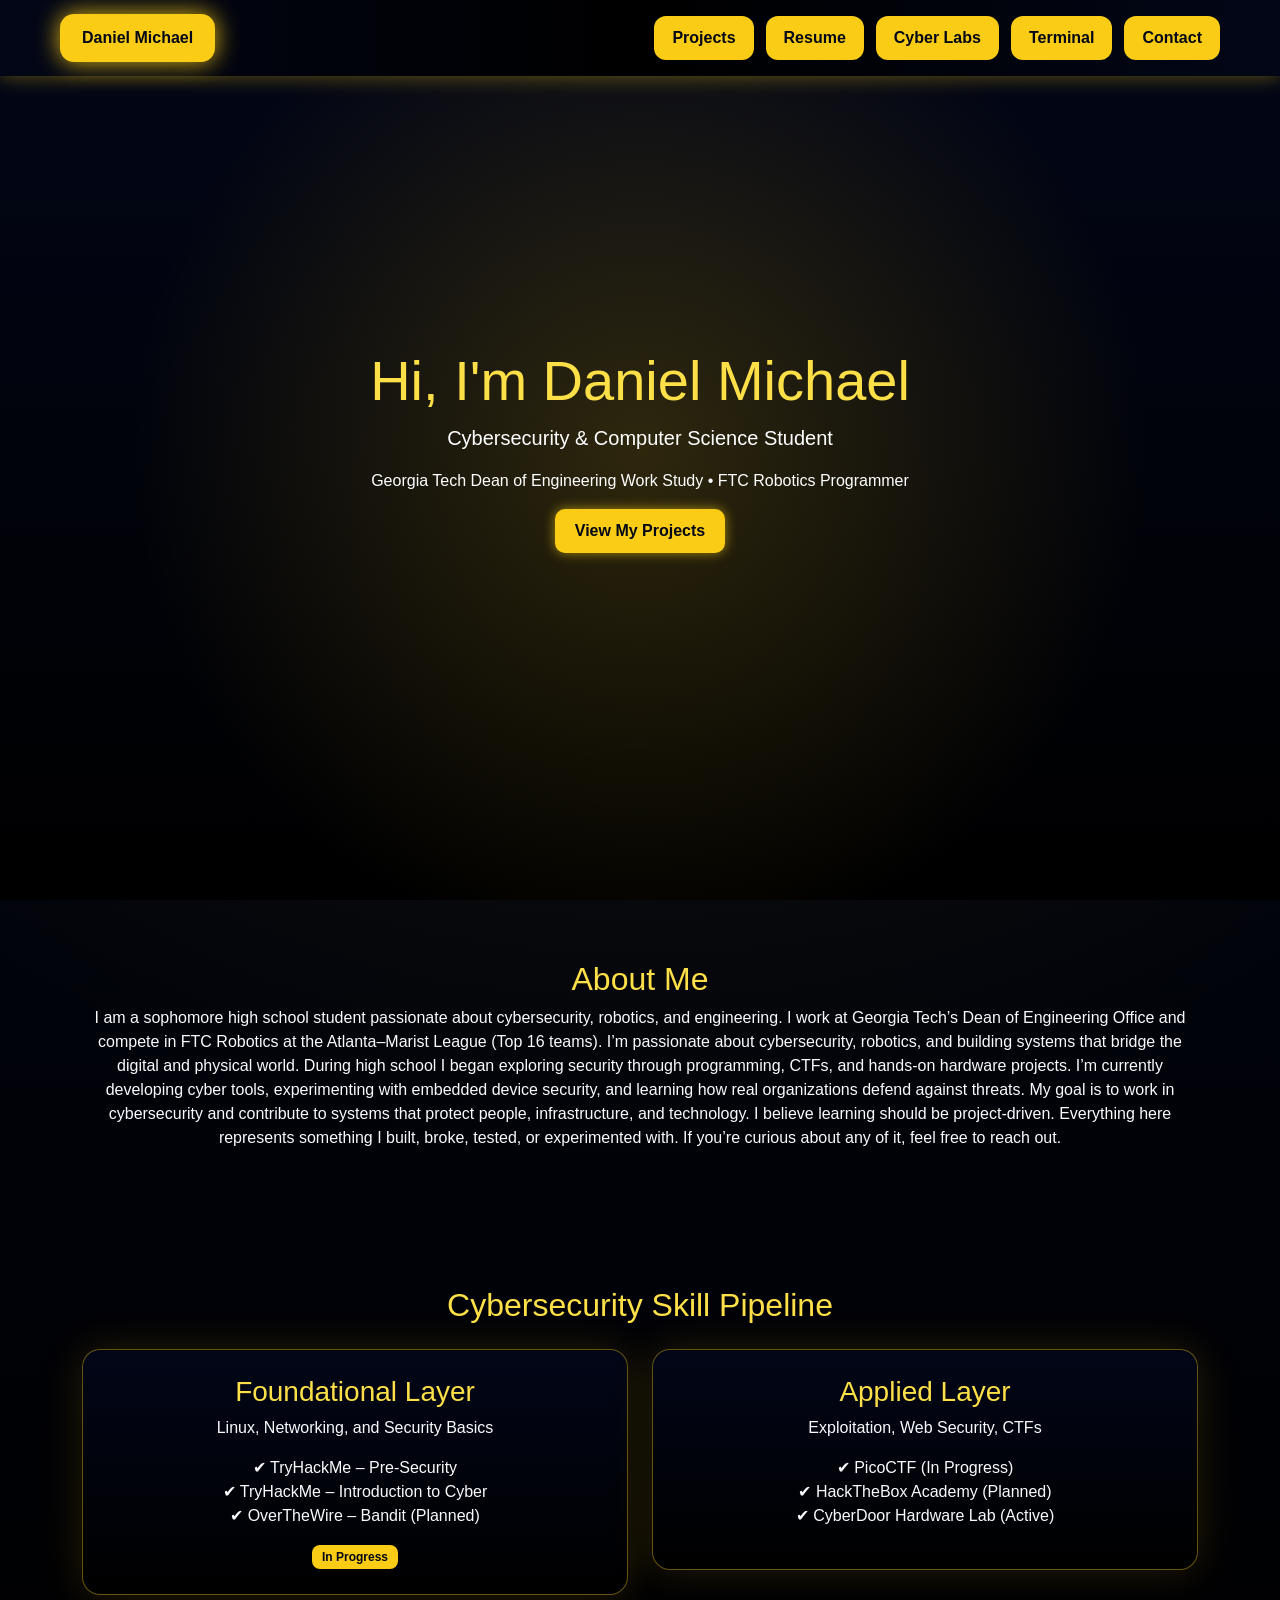
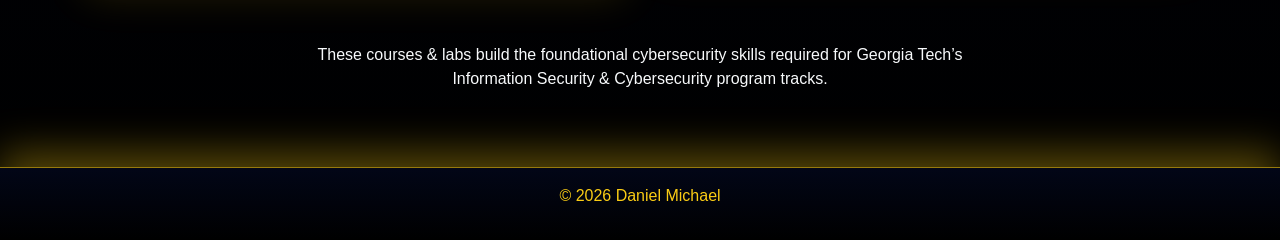
==== index.html @ 93540013 "Update index.html" ====
<!DOCTYPE html>
<html lang="en">
<head>
  <meta charset="UTF-8">
  <title>Daniel Michael | Cybersecurity Portfolio</title>
  <meta name="viewport" content="width=device-width, initial-scale=1.0">

  <link href="https://cdn.jsdelivr.net/npm/bootstrap@5.3.2/dist/css/bootstrap.min.css" rel="stylesheet">

  <!-- Animation Library -->
  <link href="https://cdn.jsdelivr.net/npm/aos@2.3.4/dist/aos.css" rel="stylesheet">

  <link rel="stylesheet" href="css/style.css">
</head>
<body>

<nav class="main-navbar">
  <div class="nav-container">
    <a href="index.html" class="nav-logo">Daniel Michael</a>

    <div class="nav-links">
      <a href="projects.html" class="nav-btn">Projects</a>
      <a href="resume.html" class="nav-btn">Resume</a>
      <a href="labs.html" class="nav-btn">Cyber Labs</a>
      <a href="terminal.html" class="nav-btn">Terminal</a>
      <a href="contact.html" class="nav-btn">Contact</a>
    </div>
  </div>
</nav>

<!-- Hero -->
<section class="hero text-center d-flex align-items-center justify-content-center" style="height:100vh;" data-aos="fade-down">
  <div class="container">
    <h1 class="display-4" data-aos="zoom-in">Hi, I'm Daniel Michael</h1>
    <p class="lead" data-aos="fade-up">Cybersecurity & Computer Science Student</p>
    <p data-aos="fade-up" data-aos-delay="150">Georgia Tech Dean of Engineering Work Study • FTC Robotics Programmer</p>
    <a class="btn-main" href="projects.html" data-aos="zoom-in" data-aos-delay="250">View My Projects</a>
  </div>
</section>

<!-- About -->
<section class="container text-center">
  <h2 style="color:#22d3ee;" data-aos="fade-up">About Me</h2>
  <p data-aos="fade-up" data-aos-delay="100">
    I am a sophomore high school student passionate about cybersecurity, robotics,
    and engineering. I work at Georgia Tech’s Dean of Engineering Office and compete
    in FTC Robotics at the Atlanta–Marist League (Top 16 teams).
    I’m passionate about cybersecurity, robotics, and building systems that bridge the digital and physical world.
    During high school I began exploring security through programming, CTFs, and hands-on hardware projects.
    I’m currently developing cyber tools, experimenting with embedded device security, and learning how real organizations defend against threats.
    My goal is to work in cybersecurity and contribute to systems that protect people, infrastructure, and technology.
    I believe learning should be project-driven. Everything here represents something I built, broke, tested, or experimented with. If you’re curious about any of it, feel free to reach out.
  </p>
</section>

<!-- Badges -->
<section class="container">
  <h2 class="text-center mb-4" style="color:#facc15;">Cybersecurity Skill Pipeline</h2>

  <div class="row justify-content-center">

    <div class="col-md-6 mb-4">
      <div class="badge-card text-center">
        <h3>Foundational Layer</h3>
        <p>Linux, Networking, and Security Basics</p>
        <ul style="list-style:none; padding-left:0;">
          <li>✔ TryHackMe – Pre-Security</li>
          <li>✔ TryHackMe – Introduction to Cyber</li>
          <li>✔ OverTheWire – Bandit (Planned)</li>
        </ul>
        <span class="badge bg-info text-dark">In Progress</span>
      </div>
    </div>

    <div class="col-md-6 mb-4">
      <div class="badge-card text-center">
        <h3>Applied Layer</h3>
        <p>Exploitation, Web Security, CTFs</p>
        <ul style="list-style:none; padding-left:0;">
          <li>✔ PicoCTF (In Progress)</li>
          <li>✔ HackTheBox Academy (Planned)</li>
          <li>✔ CyberDoor Hardware Lab (Active)</li>
        </ul>
      </div>
    </div>

  </div>

  <p class="text-center mt-4">
    These courses & labs build the foundational cybersecurity skills required for Georgia Tech’s<br>
    Information Security & Cybersecurity program tracks.
  </p>
</section>

<footer class="text-center py-3">
  <p>© 2026 Daniel Michael</p>
</footer>

<script src="https://cdn.jsdelivr.net/npm/bootstrap@5.3.2/dist/js/bootstrap.bundle.min.js"></script>

<!-- Animation Engine -->
<script src="https://cdn.jsdelivr.net/npm/aos@2.3.4/dist/aos.js"></script>
<script>
AOS.init({
  duration: 1000,
  once: true,
  easing: 'ease-out-cubic'
});
</script>

<script>
// Automatically highlight the active navbar link
<script>
  const links = document.querySelectorAll(".nav-btn");
  const current = location.pathname.split("/").pop();

  links.forEach(link => {
    if (link.getAttribute("href") === current) {
      link.classList.add("active");
    }
  });
</script>

</body>
</html>
---- css/style.css ----
/* ---------- Global ---------- */
body {
  margin: 0;
  font-family: 'Segoe UI', sans-serif;
  background: #020617;
  color: #e5e7eb;
}

a {
  text-decoration: none;
  color: #22d3ee;
}

a:hover {
  color: #67e8f9;
}

/* ---------- Navbar ---------- */
.navbar {
  background: #020617 !important;
  box-shadow: 0 0 15px rgba(34,211,238,.3);
}

/* ---------- Hero ---------- */
.hero {
  background: linear-gradient(135deg, #020617, #0f172a);
  color: white;
}

/* ---------- Sections ---------- */
section {
  padding: 60px 0;
}

/* ---------- Cards ---------- */
.project-card, .badge-card {
  background: #020617;
  border-radius: 18px;
  padding: 25px;
  box-shadow: 0 0 25px rgba(34,211,238,.25);
  transition: transform .3s ease;
}

.project-card:hover, .badge-card:hover {
  transform: translateY(-6px);
}

.project-card h2, .badge-card h3 {
  color: #22d3ee;
}

/* ---------- Buttons ---------- */
.project-btn, .btn-main {
  background: #22d3ee;
  color: black;
  padding: 10px 20px;
  border-radius: 10px;
  font-weight: bold;
  display: inline-block;
}

.project-btn:hover, .btn-main:hover {
  background: #67e8f9;
}

/* ---------- Footer ---------- */
footer {
  background: #000000;
  color: #FFFFFF;
}

/* ===== Skill Bars ===== */

.skill-section {
  padding: 80px 20px;
}

.skill-title {
  text-align: center;
  color: #00b7ff;
  font-weight: 700;
  letter-spacing: 2px;
  margin-bottom: 40px;
}

.skill-box {
  background: #0b1c2d;
  border-radius: 16px;
  padding: 25px;
  margin-bottom: 25px;
  box-shadow: 0 0 25px rgba(0,170,255,0.15);
}

.skill-label {
  display: flex;
  justify-content: space-between;
  color: #00c6ff;
  font-weight: 600;
}

.skill-bar {
  width: 100%;
  height: 14px;
  background: #051321;
  border-radius: 20px;
  overflow: hidden;
  margin-top: 8px;
}

.skill-fill {
  height: 100%;
  width: 0;
  background: linear-gradient(90deg,#00c6ff,#0072ff);
  border-radius: 20px;
  animation: fillBar 2s forwards;
}

@keyframes fillBar {
  from { width: 0; }
  to { width: var(--level); }
}

/* ===== Terminal Simulator ===== */

.terminal-section {
  padding: 90px 20px;
}

.terminal-title {
  text-align: center;
  color: #00eaff;
  margin-bottom: 30px;
  letter-spacing: 2px;
}

.terminal-window {
  background: #020b17;
  border-radius: 18px;
  box-shadow: 0 0 35px rgba(0,200,255,0.25);
  overflow: hidden;
  max-width: 850px;
  margin: auto;
}

.terminal-header {
  background: #051c2f;
  color: #00eaff;
  padding: 12px;
  font-weight: 700;
}

.terminal-body {
  min-height: 300px;
  padding: 20px;
  color: #9affff;
  font-family: monospace;
  white-space: pre-line;
}

.terminal-input {
  display: flex;
  background: #000;
  padding: 10px;
}

.terminal-prompt {
  color: #00ffcc;
  margin-right: 8px;
  font-weight: bold;
}

.terminal-input input {
  background: transparent;
  border: none;
  outline: none;
  color: #00ffcc;
  width: 100%;
  font-family: monospace;
}

.nav-link.active {
  background: rgba(34,211,238,0.15);
  box-shadow: 0 0 15px rgba(34,211,238,0.5);
  border-radius: 10px;
}

.main-navbar{
  position:fixed;
  top:0;
  width:100%;
  background:linear-gradient(90deg,#020617,#020617,#020617);
  z-index:999;
  box-shadow:0 10px 40px rgba(0,0,0,.8);
}

.nav-container{
  max-width:1200px;
  margin:auto;
  display:flex;
  justify-content:space-between;
  align-items:center;
  padding:14px 20px;
}

.nav-logo{
  background:#22d3ee;
  padding:12px 22px;
  border-radius:14px;
  font-weight:800;
  text-decoration:none;
  color:#020617;
  box-shadow:0 0 25px rgba(34,211,238,.8);
  transition:.25s;
}

.nav-logo:hover{ transform:scale(1.05); }

.nav-links{ display:flex; gap:12px; }

.nav-btn{
  background:#22d3ee;
  padding:10px 18px;
  border-radius:12px;
  font-weight:700;
  text-decoration:none;
  color:#020617;
  transition:.25s;
}

.nav-btn:hover{ transform:translateY(-3px) scale(1.05); }

/* ==== FORCE CYBER LABS PAGE DARK MODE ==== */
body{
  background:#020617 !important;
  color:white;
}

.container{
  background:transparent !important;
}

.project-card{
  background:linear-gradient(145deg,#020617,#030a1a) !important;
  color:white !important;
  box-shadow:0 0 35px rgba(0,255,255,.15);
}

.project-card h2{ color:#22d3ee; }
.project-card ul li{ color:#cbd5f5; }
.project-card p{ color:#cbd5f5; }

.nav-btn.active{
  background:#38bdf8;
  box-shadow:0 0 25px rgba(56,189,248,1);
}

/* ===== GOLD CYBER THEME OVERRIDE ===== */
:root{
  --gold:#facc15;
  --gold-glow:0 0 12px rgba(250,204,21,.6);
}

/* Text color swaps */
.text-primary,
h1,h2,h3,h4,h5,h6{
  color:var(--gold) !important;
}

/* Buttons */
.btn-main,
.project-btn,
.btn-primary{
  background:var(--gold) !important;
  color:#020617 !important;
  box-shadow:var(--gold-glow);
  border:none !important;
}

.btn-main:hover,
.project-btn:hover,
.btn-primary:hover{
  background:#fde047 !important;
  box-shadow:0 0 25px rgba(250,204,21,.9);
  transform:translateY(-2px);
}

/* Navbar links */
.navbar a{
  color:#fde047 !important;
}

.navbar a.active{
  background:var(--gold);
  color:#020617 !important;
  box-shadow:0 0 15px rgba(250,204,21,.7);
}

/* Cards */
.project-card{
  box-shadow:0 0 40px rgba(250,204,21,.12) !important;
}

/* Badges */
.badge{
  background:var(--gold) !important;
  color:#020617 !important;
}

/* ===== BLACK-GOLD BACKGROUND UPGRADE ===== */
body{
  background:
    radial-gradient(circle at top, rgba(250,204,21,.12), transparent 55%),
    linear-gradient(180deg, #020617, #000000);
  color:#f8fafc;
}

/* HERO / SECTIONS */
.hero{
  background:
    radial-gradient(circle at center, rgba(250,204,21,.18), transparent 60%),
    linear-gradient(180deg,#020617,#000000);
}

/* NAVBAR GOLD BAR */
.navbar{
  background:
    linear-gradient(90deg,#020617,#000000,#020617) !important;
  border-bottom:1px solid rgba(250,204,21,.5);
  box-shadow:0 0 40px rgba(250,204,21,.25);
}

/* Navbar brand */
.navbar-brand{
  background:var(--gold);
  color:#020617 !important;
  padding:8px 18px;
  border-radius:12px;
  font-weight:700;
  box-shadow:0 0 18px rgba(250,204,21,.9);
}

/* Navbar buttons */
.navbar .btn-main{
  background:transparent !important;
  color:#fde047 !important;
  border:1px solid rgba(250,204,21,.6) !important;
}

.navbar .btn-main:hover{
  background:var(--gold) !important;
  color:#020617 !important;
  box-shadow:0 0 25px rgba(250,204,21,.9);
}

/* Navbar active */
.navbar .btn-main.active{
  background:var(--gold) !important;
  color:#020617 !important;
}

/* ============================= */
/*  GOLD OVERRIDE MASTER BLOCK   */
/* ============================= */

:root{
  --gold:#facc15;
}

/* Force entire site background */
html, body{
  background:
    radial-gradient(circle at top, rgba(250,204,21,.12), transparent 60%),
    linear-gradient(180deg, #020617, #000000) !important;
  color:#f8fafc !important;
}

/* HERO */
.hero{
  background:
    radial-gradient(circle at center, rgba(250,204,21,.18), transparent 65%),
    linear-gradient(180deg,#020617,#000000) !important;
}

/* NAVBAR */
.navbar{
  background:linear-gradient(90deg,#020617,#000000,#020617) !important;
  border-bottom:1px solid rgba(250,204,21,.6) !important;
  box-shadow:0 0 35px rgba(250,204,21,.35) !important;
}

/* BRAND */
.navbar-brand{
  background:var(--gold) !important;
  color:#020617 !important;
  padding:8px 18px !important;
  border-radius:14px !important;
  box-shadow:0 0 25px rgba(250,204,21,.95) !important;
  font-weight:700;
}

/* NAV BUTTONS */
.navbar .btn-main{
  background:transparent !important;
  color:#fde047 !important;
  border:1px solid rgba(250,204,21,.6) !important;
}

/* Hover */
.navbar .btn-main:hover{
  background:var(--gold) !important;
  color:#020617 !important;
  box-shadow:0 0 30px rgba(250,204,21,.9) !important;
}

/* Active */
.navbar .btn-main.active{
  background:var(--gold) !important;
  color:#020617 !important;
}

/* Cards */
.project-card, .badge-card{
  background:linear-gradient(180deg,#020617,#000000) !important;
  border:1px solid rgba(250,204,21,.4) !important;
  box-shadow:0 0 40px rgba(250,204,21,.15) !important;
}

/* Headings */
h1,h2,h3{
  color:#fde047 !important;
}

/* ===============================
   GOLD THEME OVERRIDE LAYER
   (SAFE – STRUCTURE PRESERVED)
================================ */

/* Global */
body {
  background: radial-gradient(circle at center, rgba(250,204,21,.15), transparent 60%),
              linear-gradient(180deg,#020617,#000000);
  color: #f8fafc;
}

a { color:#fde047; }
a:hover { color:#facc15; }

/* Navbar */
.navbar, .main-navbar {
  background: linear-gradient(90deg,#020617,#000000,#020617) !important;
  box-shadow: 0 0 20px rgba(250,204,21,.4);
}

.nav-logo, .nav-btn, .project-btn, .btn-main {
  background:#facc15 !important;
  color:#020617 !important;
}

.nav-btn.active, .nav-link.active {
  background:#fde047 !important;
  box-shadow:0 0 30px rgba(250,204,21,1);
}

/* Cards */
.project-card, .badge-card, .lab-card {
  background: linear-gradient(180deg,#020617,#000000) !important;
  box-shadow:0 0 35px rgba(250,204,21,.25);
}

.project-card h2, .badge-card h3, .lab-card h3,
.skill-title, .terminal-title {
  color:#fde047 !important;
}

/* Terminal */
.terminal-window {
  background:#020617 !important;
  box-shadow:0 0 40px rgba(250,204,21,.35);
}
.terminal-header { background:#000000 !important; color:#fde047 !important; }
.terminal-body, .terminal-prompt, .terminal-input input { color:#facc15 !important; }

/* Footer */
footer {
  background:#000 !important;
  color:#facc15 !important;
  border-top:1px solid rgba(250,204,21,.5);
  box-shadow:0 -10px 40px rgba(250,204,21,.25);
}

/* ===============================
   FINAL GOLD CONSISTENCY PATCH
================================ */

/* Logo pill / Daniel Michael button */
.navbar-brand,
.nav-logo,
.brand-btn,
.brand-pill {
  background:#facc15 !important;
  color:#020617 !important;
  box-shadow:0 0 25px rgba(250,204,21,.9) !important;
}

/* All footers on all pages */
footer,
.footer,
.site-footer {
  background: linear-gradient(180deg,#020617,#000000) !important;
  color:#facc15 !important;
  border-top:1px solid rgba(250,204,21,.6) !important;
  box-shadow:0 -15px 40px rgba(250,204,21,.35) !important;
}

footer p, footer span, footer a {
  color:#facc15 !important;
}

/* Kill leftover cyan/blue glows */
* {
  --bs-primary:#facc15 !important;
  --bs-info:#facc15 !important;
  --accent:#facc15 !important;
}

/* Glow replacement */
.glow,
.blue-glow,
.neon,
.cyan-glow {
  box-shadow:0 0 35px rgba(250,204,21,.45) !important;
}

/* ======== SIEM Dashboard ======== */

.siem-card {
  background: linear-gradient(180deg,#020617,#000000);
  border: 1px solid rgba(250,204,21,.35);
  border-radius: 14px;
  padding: 20px;
  margin-bottom: 25px;
  color: #fde047;
  box-shadow: 0 0 25px rgba(250,204,21,.15);
}

.chart-card canvas {
  width: 100%;
  height: 260px;
}

.chart-controls {
  margin-top: 10px;
  display: flex;
  gap: 8px;
}

#alert-list {
  list-style: none;
  padding-left: 0;
  color: #fff;
}

#alert-list li {
  margin-bottom: 4px;
}

#security-score {
  font-size: 2.5rem;
  font-weight: 700;
  margin: 10px 0;
}

.badge {
  background: var(--gold);
  color: #020617;
  padding: 6px 10px;
  border-radius: 8px;
  font-weight: 700;
}
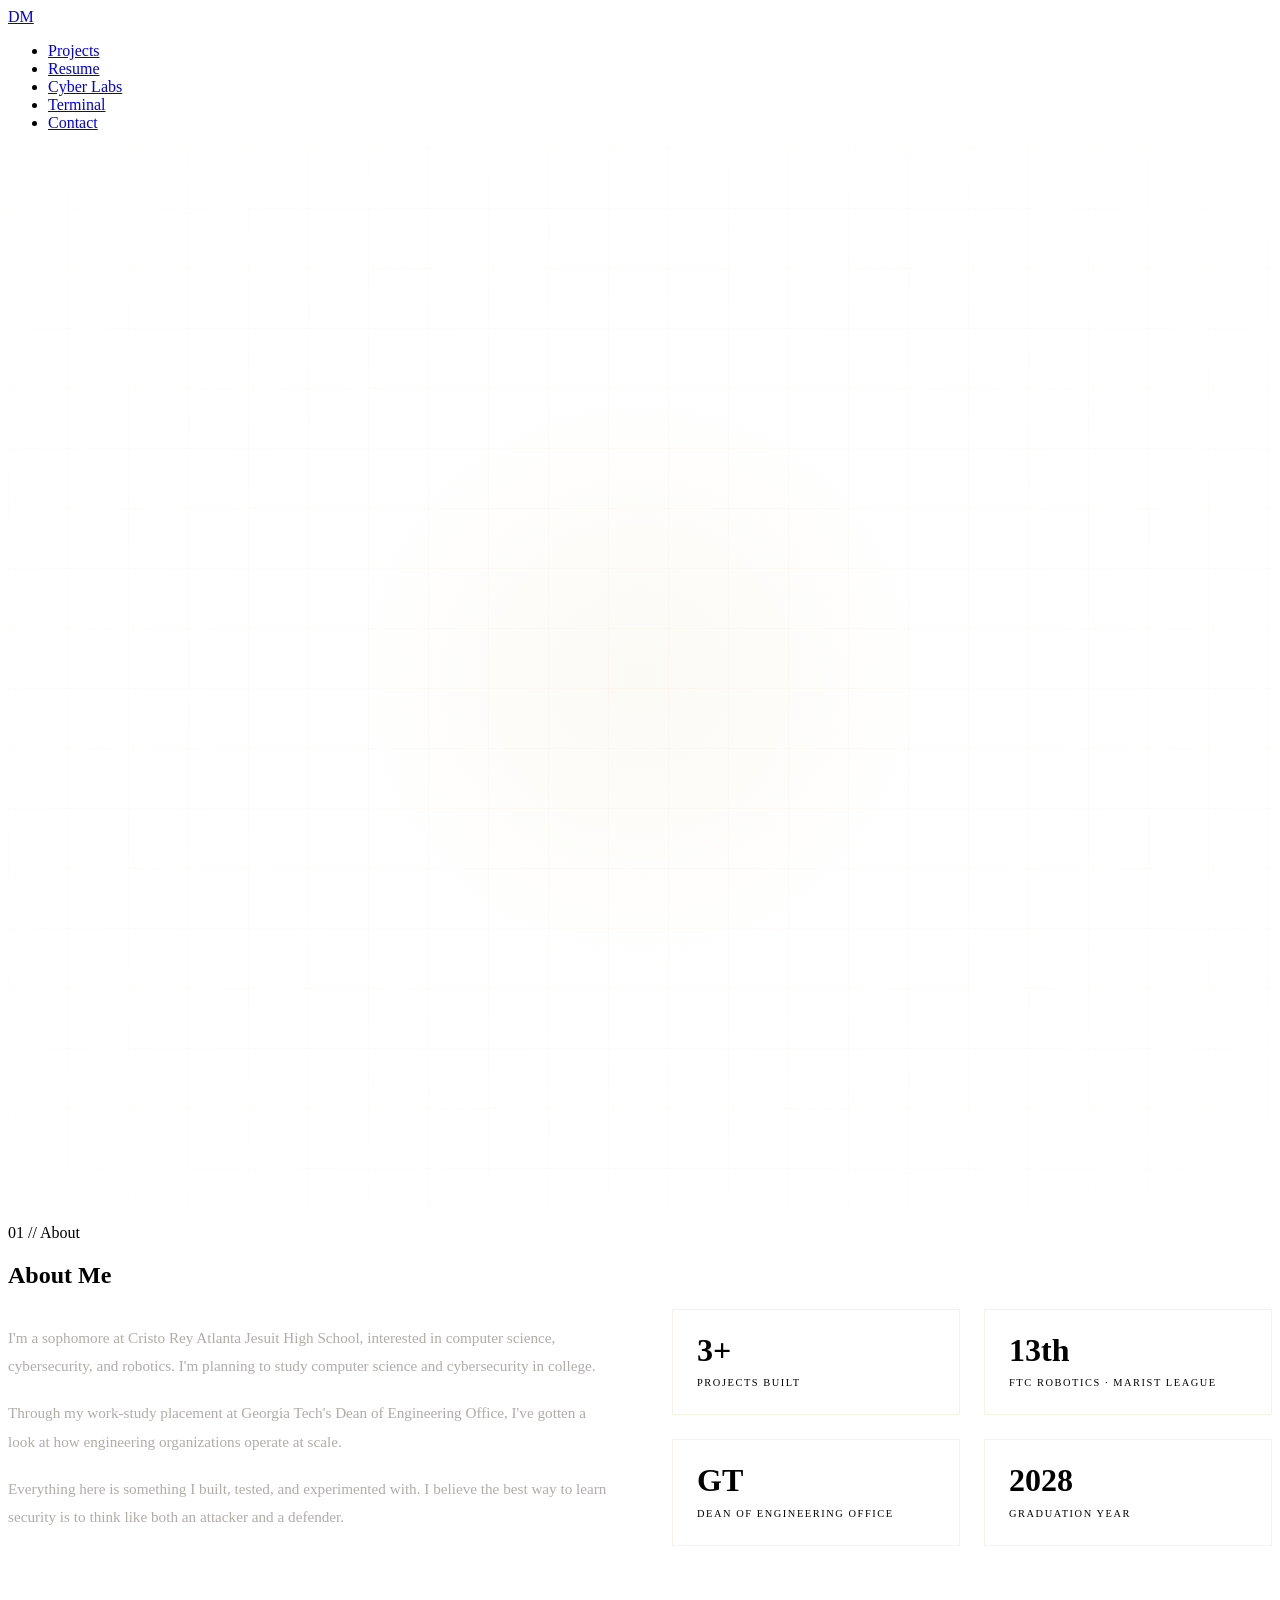
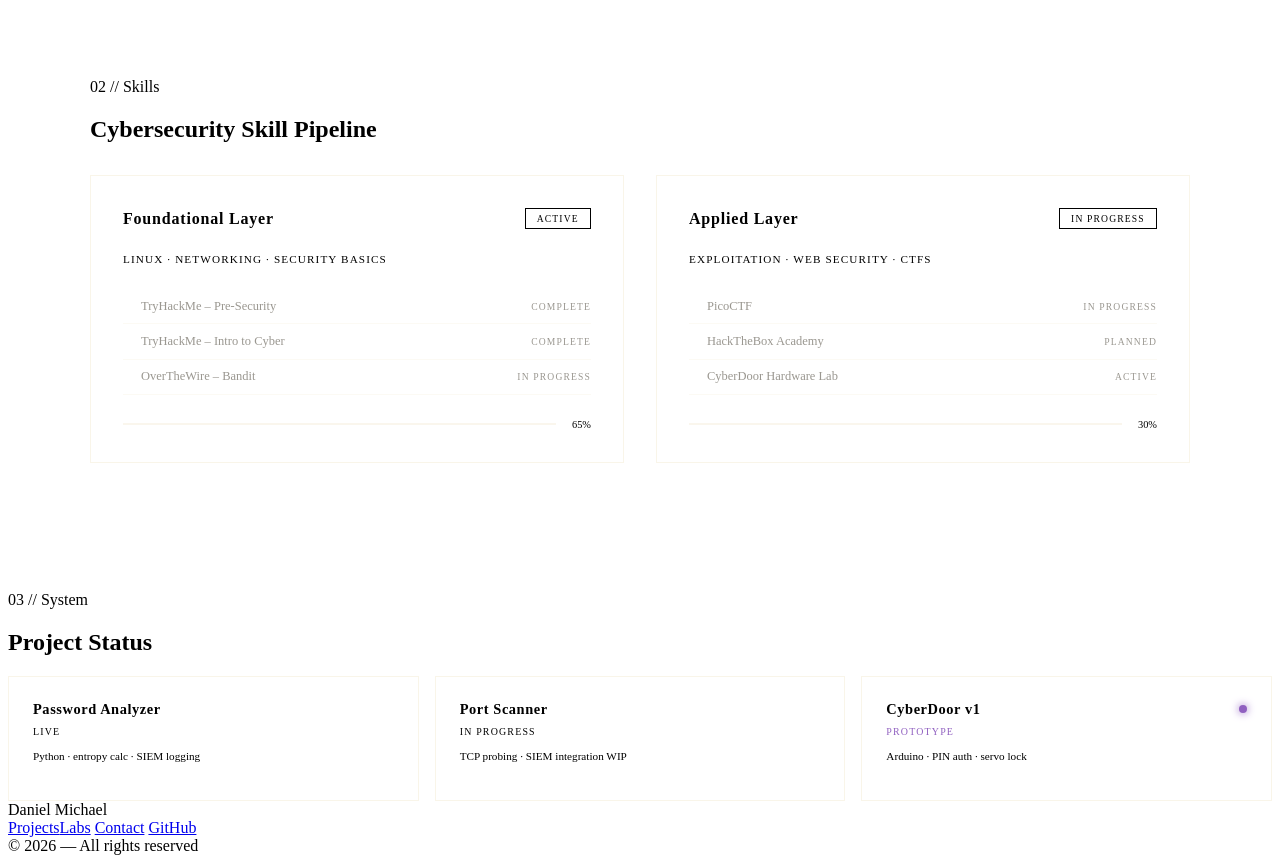
==== commit 80e63ee2: "Add files via upload" ====
--- a/index.html
+++ b/index.html
@@ -1,126 +1,213 @@
-<!DOCTYPE html>
-<html lang="en">
-<head>
-  <meta charset="UTF-8">
-  <title>Daniel Michael | Cybersecurity Portfolio</title>
-  <meta name="viewport" content="width=device-width, initial-scale=1.0">
-
-  <link href="https://cdn.jsdelivr.net/npm/bootstrap@5.3.2/dist/css/bootstrap.min.css" rel="stylesheet">
-
-  <!-- Animation Library -->
-  <link href="https://cdn.jsdelivr.net/npm/aos@2.3.4/dist/aos.css" rel="stylesheet">
-
-  <link rel="stylesheet" href="css/style.css">
-</head>
-<body>
-
-<nav class="main-navbar">
-  <div class="nav-container">
-    <a href="index.html" class="nav-logo">Daniel Michael</a>
-
-    <div class="nav-links">
-      <a href="projects.html" class="nav-btn">Projects</a>
-      <a href="resume.html" class="nav-btn">Resume</a>
-      <a href="labs.html" class="nav-btn">Cyber Labs</a>
-      <a href="terminal.html" class="nav-btn">Terminal</a>
-      <a href="contact.html" class="nav-btn">Contact</a>
-    </div>
-  </div>
-</nav>
-
-<!-- Hero -->
-<section class="hero text-center d-flex align-items-center justify-content-center" style="height:100vh;" data-aos="fade-down">
-  <div class="container">
-    <h1 class="display-4" data-aos="zoom-in">Hi, I'm Daniel Michael</h1>
-    <p class="lead" data-aos="fade-up">Cybersecurity & Computer Science Student</p>
-    <p data-aos="fade-up" data-aos-delay="150">Georgia Tech Dean of Engineering Work Study • FTC Robotics Programmer</p>
-    <a class="btn-main" href="projects.html" data-aos="zoom-in" data-aos-delay="250">View My Projects</a>
-  </div>
-</section>
-
-<!-- About -->
-<section class="container text-center">
-  <h2 style="color:#22d3ee;" data-aos="fade-up">About Me</h2>
-  <p data-aos="fade-up" data-aos-delay="100">
-    I am a sophomore high school student passionate about cybersecurity, robotics,
-    and engineering. I work at Georgia Tech’s Dean of Engineering Office and compete
-    in FTC Robotics at the Atlanta–Marist League (Top 16 teams).
-    I’m passionate about cybersecurity, robotics, and building systems that bridge the digital and physical world.
-    During high school I began exploring security through programming, CTFs, and hands-on hardware projects.
-    I’m currently developing cyber tools, experimenting with embedded device security, and learning how real organizations defend against threats.
-    My goal is to work in cybersecurity and contribute to systems that protect people, infrastructure, and technology.
-    I believe learning should be project-driven. Everything here represents something I built, broke, tested, or experimented with. If you’re curious about any of it, feel free to reach out.
-  </p>
-</section>
-
-<!-- Badges -->
-<section class="container">
-  <h2 class="text-center mb-4" style="color:#facc15;">Cybersecurity Skill Pipeline</h2>
-
-  <div class="row justify-content-center">
-
-    <div class="col-md-6 mb-4">
-      <div class="badge-card text-center">
-        <h3>Foundational Layer</h3>
-        <p>Linux, Networking, and Security Basics</p>
-        <ul style="list-style:none; padding-left:0;">
-          <li>✔ TryHackMe – Pre-Security</li>
-          <li>✔ TryHackMe – Introduction to Cyber</li>
-          <li>✔ OverTheWire – Bandit (Planned)</li>
-        </ul>
-        <span class="badge bg-info text-dark">In Progress</span>
-      </div>
-    </div>
-
-    <div class="col-md-6 mb-4">
-      <div class="badge-card text-center">
-        <h3>Applied Layer</h3>
-        <p>Exploitation, Web Security, CTFs</p>
-        <ul style="list-style:none; padding-left:0;">
-          <li>✔ PicoCTF (In Progress)</li>
-          <li>✔ HackTheBox Academy (Planned)</li>
-          <li>✔ CyberDoor Hardware Lab (Active)</li>
-        </ul>
-      </div>
-    </div>
-
-  </div>
-
-  <p class="text-center mt-4">
-    These courses & labs build the foundational cybersecurity skills required for Georgia Tech’s<br>
-    Information Security & Cybersecurity program tracks.
-  </p>
-</section>
-
-<footer class="text-center py-3">
-  <p>© 2026 Daniel Michael</p>
-</footer>
-
-<script src="https://cdn.jsdelivr.net/npm/bootstrap@5.3.2/dist/js/bootstrap.bundle.min.js"></script>
-
-<!-- Animation Engine -->
-<script src="https://cdn.jsdelivr.net/npm/aos@2.3.4/dist/aos.js"></script>
-<script>
-AOS.init({
-  duration: 1000,
-  once: true,
-  easing: 'ease-out-cubic'
-});
-</script>
-
-<script>
-// Automatically highlight the active navbar link
-<script>
-  const links = document.querySelectorAll(".nav-btn");
-  const current = location.pathname.split("/").pop();
-
-  links.forEach(link => {
-    if (link.getAttribute("href") === current) {
-      link.classList.add("active");
-    }
-  });
-</script>
-
-</body>
-</html>
-
+<!DOCTYPE html>
+<html lang="en">
+<head>
+  <meta charset="UTF-8" />
+  <meta name="viewport" content="width=device-width, initial-scale=1.0" />
+  <title>Daniel Michael | Portfolio</title>
+  <link href="https://fonts.googleapis.com/css2?family=Share+Tech+Mono&family=Cinzel:wght@400;600;700&family=Raleway:wght@300;400;500&display=swap" rel="stylesheet" />
+  <link rel="stylesheet" href="style.css" />
+  <style>
+    .hero { min-height:100vh; display:flex; align-items:center; justify-content:center; position:relative; overflow:hidden; padding:6rem 4rem 4rem; }
+    .hero-grid { position:absolute; inset:0; background-image:linear-gradient(rgba(201,168,76,0.04) 1px,transparent 1px),linear-gradient(90deg,rgba(201,168,76,0.04) 1px,transparent 1px); background-size:60px 60px; mask-image:radial-gradient(ellipse 80% 80% at 50% 50%,black 40%,transparent 100%); }
+    .hero-orb { position:absolute; width:600px; height:600px; background:radial-gradient(circle,rgba(201,168,76,0.06) 0%,transparent 70%); border-radius:50%; top:50%; left:50%; transform:translate(-50%,-50%); animation:pulse 6s ease-in-out infinite; }
+    @keyframes pulse { 0%,100%{opacity:.6;transform:translate(-50%,-50%) scale(1)} 50%{opacity:1;transform:translate(-50%,-50%) scale(1.08)} }
+    .hero-content { position:relative; z-index:2; text-align:center; max-width:900px; }
+    .hero-tag { font-family:var(--font-mono); font-size:.72rem; letter-spacing:.25em; color:var(--gold); text-transform:uppercase; margin-bottom:1.5rem; opacity:0; animation:fadeUp .6s .2s forwards; }
+    .hero-name { font-family:var(--font-display); font-size:clamp(3rem,8vw,6.5rem); font-weight:700; line-height:1; letter-spacing:.04em; color:var(--white); margin-bottom:1rem; opacity:0; animation:fadeUp .6s .4s forwards; }
+    .hero-name span { color:var(--gold); }
+    .hero-subtitle { font-family:var(--font-mono); font-size:1rem; color:var(--muted); min-height:1.5em; margin-bottom:2.5rem; opacity:0; animation:fadeUp .6s .6s forwards; }
+    .cursor { display:inline-block; width:2px; height:1em; background:var(--gold); vertical-align:text-bottom; animation:blink 1s step-end infinite; }
+    @keyframes blink { 0%,100%{opacity:1} 50%{opacity:0} }
+    .hero-badges { display:flex; gap:1rem; justify-content:center; flex-wrap:wrap; margin-bottom:3rem; opacity:0; animation:fadeUp .6s .8s forwards; }
+    .hero-badge { font-family:var(--font-mono); font-size:.7rem; letter-spacing:.1em; padding:.4rem 1rem; border:1px solid rgba(201,168,76,.3); color:var(--gold-dim); text-transform:uppercase; }
+    .hero-cta { display:inline-flex; align-items:center; font-family:var(--font-mono); font-size:.8rem; letter-spacing:.15em; text-transform:uppercase; text-decoration:none; color:var(--obsidian); background:var(--gold); padding:.85rem 2.5rem; position:relative; overflow:hidden; opacity:0; animation:fadeUp .6s 1s forwards; }
+    .hero-cta::before { content:''; position:absolute; inset:0; background:var(--gold-light); transform:translateX(-100%); transition:transform .3s; }
+    .hero-cta:hover::before { transform:translateX(0); }
+    .hero-cta span { position:relative; z-index:1; }
+    .scroll-hint { position:absolute; bottom:2rem; left:50%; transform:translateX(-50%); font-family:var(--font-mono); font-size:.65rem; letter-spacing:.2em; color:var(--gold-dim); text-transform:uppercase; display:flex; flex-direction:column; align-items:center; gap:.5rem; animation:fadeUp .6s 1.4s forwards; opacity:0; }
+    .scroll-line { width:1px; height:40px; background:linear-gradient(to bottom,var(--gold-dim),transparent); animation:scrollDrop 2s ease-in-out infinite; }
+    @keyframes scrollDrop { 0%,100%{transform:scaleY(1);opacity:1} 50%{transform:scaleY(.5);opacity:.4} }
+
+    /* About */
+    .about-grid { display:grid; grid-template-columns:1fr 1fr; gap:4rem; align-items:start; }
+    .about-text p { font-size:.95rem; line-height:1.85; color:#b0ada6; margin-bottom:1.2rem; }
+    .about-text p strong { color:var(--gold); font-weight:500; }
+    .about-stats { display:grid; grid-template-columns:1fr 1fr; gap:1.5rem; }
+    .stat-card { border:1px solid rgba(201,168,76,.15); padding:1.5rem; background:var(--obsidian-2); position:relative; overflow:hidden; transition:border-color .3s; }
+    .stat-card::before { content:''; position:absolute; top:0; left:0; width:3px; height:0; background:var(--gold); transition:height .3s; }
+    .stat-card:hover { border-color:rgba(201,168,76,.4); }
+    .stat-card:hover::before { height:100%; }
+    .stat-num { font-family:var(--font-display); font-size:2rem; color:var(--gold); font-weight:700; display:block; line-height:1; margin-bottom:.4rem; }
+    .stat-label { font-family:var(--font-mono); font-size:.65rem; letter-spacing:.15em; color:var(--muted); text-transform:uppercase; }
+
+    /* Skill pipeline */
+    .skills-bg { background:var(--obsidian-2); padding:7rem 0; }
+    .pipeline { display:grid; grid-template-columns:1fr 1fr; gap:2rem; margin-top:2rem; }
+    .pipeline-card { border:1px solid rgba(201,168,76,.12); background:var(--obsidian); padding:2rem; transition:transform .3s,border-color .3s; }
+    .pipeline-card:hover { transform:translateY(-4px); border-color:rgba(201,168,76,.35); }
+    .pipeline-head { display:flex; align-items:center; justify-content:space-between; margin-bottom:1.5rem; }
+    .pipeline-layer { font-family:var(--font-display); font-size:1rem; font-weight:600; color:var(--white); letter-spacing:.05em; }
+    .p-tag { font-family:var(--font-mono); font-size:.6rem; letter-spacing:.12em; padding:.25rem .7rem; border:1px solid; text-transform:uppercase; }
+    .p-tag-green { border-color:var(--green); color:var(--green); }
+    .p-tag-gold  { border-color:var(--gold);  color:var(--gold);  }
+    .pipeline-sub { font-family:var(--font-mono); font-size:.7rem; color:var(--gold-dim); letter-spacing:.1em; text-transform:uppercase; margin-bottom:1.5rem; }
+    .skill-item { display:flex; align-items:center; gap:.75rem; padding:.6rem 0; border-bottom:1px solid rgba(201,168,76,.06); font-family:var(--font-mono); font-size:.78rem; color:#9a9790; }
+    .skill-item:last-child { border-bottom:none; }
+    .s-dot { width:6px; height:6px; border-radius:50%; flex-shrink:0; }
+    .sd-done    { background:var(--green); box-shadow:0 0 6px var(--green); }
+    .sd-active  { background:var(--gold);  box-shadow:0 0 6px var(--gold); }
+    .sd-planned { background:var(--muted); }
+    .s-status { margin-left:auto; font-size:.6rem; letter-spacing:.12em; text-transform:uppercase; }
+    .ss-done    { color:var(--green); } .ss-active { color:var(--gold); } .ss-planned { color:var(--muted); }
+    .prog-row { margin-top:1.5rem; display:flex; align-items:center; gap:1rem; }
+    .prog-bar { flex:1; height:2px; background:rgba(201,168,76,.1); overflow:hidden; }
+    .prog-fill { height:100%; background:linear-gradient(to right,var(--gold-dim),var(--gold)); }
+    .prog-pct { font-family:var(--font-mono); font-size:.65rem; color:var(--gold); white-space:nowrap; }
+
+    /* System status */
+    .status-grid { display:grid; grid-template-columns:repeat(3,1fr); gap:1rem; }
+    .status-card { border:1px solid rgba(201,168,76,.12); background:var(--obsidian-2); padding:1.5rem; transition:border-color .3s; }
+    .status-card:hover { border-color:rgba(201,168,76,.3); }
+    .sc-top { display:flex; align-items:center; justify-content:space-between; margin-bottom:.5rem; }
+    .sc-name { font-family:var(--font-display); font-size:.9rem; font-weight:600; letter-spacing:.04em; color:var(--white); }
+    .sc-dot { width:8px; height:8px; border-radius:50%; }
+    .scd-live  { background:var(--green); box-shadow:0 0 8px var(--green); }
+    .scd-wip   { background:var(--gold);  box-shadow:0 0 8px var(--gold); }
+    .scd-proto { background:#9060c0;       box-shadow:0 0 8px #9060c0; }
+    .sc-badge { font-family:var(--font-mono); font-size:.62rem; letter-spacing:.12em; text-transform:uppercase; margin-bottom:.5rem; display:block; }
+    .scb-live  { color:var(--green); } .scb-wip { color:var(--gold); } .scb-proto { color:#9060c0; }
+    .sc-desc { font-family:var(--font-mono); font-size:.7rem; color:var(--muted); line-height:1.5; }
+
+    @media (max-width:768px) {
+      .hero { padding:5rem 1.5rem 4rem; }
+      .about-grid { grid-template-columns:1fr; gap:2.5rem; }
+      .pipeline { grid-template-columns:1fr; }
+      .status-grid { grid-template-columns:1fr; }
+    }
+  </style>
+</head>
+<body>
+
+  <nav>
+    <a href="index.html" class="nav-logo">DM</a>
+    <ul class="nav-links">
+      <li><a href="projects.html">Projects</a></li>
+      <li><a href="resume.html">Resume</a></li>
+      <li><a href="labs.html">Cyber Labs</a></li>
+      <li><a href="terminal.html">Terminal</a></li>
+      <li><a href="contact.html">Contact</a></li>
+    </ul>
+  </nav>
+
+  <div class="hero">
+    <div class="hero-grid"></div>
+    <div class="hero-orb"></div>
+    <div class="hero-content">
+      <p class="hero-tag">High School Sophomore · Planning CS &amp; Cybersecurity</p>
+      <h1 class="hero-name">Daniel <span>Michael</span></h1>
+      <p class="hero-subtitle" id="typewriter"><span class="cursor"></span></p>
+      <div class="hero-badges">
+        <span class="hero-badge">Georgia Tech · Work Study</span>
+        <span class="hero-badge">FTC Robotics · 13th Place</span>
+        <span class="hero-badge">Cristo Rey Atlanta Jesuit</span>
+      </div>
+      <a href="projects.html" class="hero-cta"><span>View My Projects →</span></a>
+    </div>
+  </div>
+
+  <section id="about" class="reveal">
+    <p class="section-label">01 // About</p>
+    <h2 class="section-title">About Me</h2>
+    <div class="about-grid">
+      <div class="about-text">
+        <p>I'm a sophomore at <strong>Cristo Rey Atlanta Jesuit High School</strong>, interested in computer science, cybersecurity, and robotics. I'm planning to study computer science and cybersecurity in college.</p>
+        <p>Through my work-study placement at <strong>Georgia Tech's Dean of Engineering Office</strong>, I've gotten a look at how engineering organizations operate at scale.</p>
+        <p>Everything here is something I built, tested, and experimented with. I believe the best way to learn security is to think like both an attacker and a defender.</p>
+      </div>
+      <div class="about-stats">
+        <div class="stat-card"><span class="stat-num">3+</span><span class="stat-label">Projects Built</span></div>
+        <div class="stat-card"><span class="stat-num">13th</span><span class="stat-label">FTC Robotics · Marist League</span></div>
+        <div class="stat-card"><span class="stat-num">GT</span><span class="stat-label">Dean of Engineering Office</span></div>
+        <div class="stat-card"><span class="stat-num">2028</span><span class="stat-label">Graduation Year</span></div>
+      </div>
+    </div>
+  </section>
+
+  <div class="skills-bg">
+    <div class="reveal" style="max-width:1100px;margin:0 auto;padding:0 4rem;">
+      <p class="section-label">02 // Skills</p>
+      <h2 class="section-title">Cybersecurity Skill Pipeline</h2>
+      <div class="pipeline">
+        <div class="pipeline-card">
+          <div class="pipeline-head">
+            <span class="pipeline-layer">Foundational Layer</span>
+            <span class="p-tag p-tag-green">Active</span>
+          </div>
+          <p class="pipeline-sub">Linux · Networking · Security Basics</p>
+          <div class="skill-item"><span class="s-dot sd-done"></span>TryHackMe – Pre-Security<span class="s-status ss-done">Complete</span></div>
+          <div class="skill-item"><span class="s-dot sd-done"></span>TryHackMe – Intro to Cyber<span class="s-status ss-done">Complete</span></div>
+          <div class="skill-item"><span class="s-dot sd-active"></span>OverTheWire – Bandit<span class="s-status ss-active">In Progress</span></div>
+          <div class="prog-row"><div class="prog-bar"><div class="prog-fill" style="width:65%"></div></div><span class="prog-pct">65%</span></div>
+        </div>
+        <div class="pipeline-card">
+          <div class="pipeline-head">
+            <span class="pipeline-layer">Applied Layer</span>
+            <span class="p-tag p-tag-gold">In Progress</span>
+          </div>
+          <p class="pipeline-sub">Exploitation · Web Security · CTFs</p>
+          <div class="skill-item"><span class="s-dot sd-active"></span>PicoCTF<span class="s-status ss-active">In Progress</span></div>
+          <div class="skill-item"><span class="s-dot sd-planned"></span>HackTheBox Academy<span class="s-status ss-planned">Planned</span></div>
+          <div class="skill-item"><span class="s-dot sd-active"></span>CyberDoor Hardware Lab<span class="s-status ss-active">Active</span></div>
+          <div class="prog-row"><div class="prog-bar"><div class="prog-fill" style="width:30%"></div></div><span class="prog-pct">30%</span></div>
+        </div>
+      </div>
+    </div>
+  </div>
+
+  <section class="reveal">
+    <p class="section-label">03 // System</p>
+    <h2 class="section-title">Project Status</h2>
+    <div class="status-grid">
+      <div class="status-card">
+        <div class="sc-top"><span class="sc-name">Password Analyzer</span><span class="sc-dot scd-live"></span></div>
+        <span class="sc-badge scb-live">Live</span>
+        <p class="sc-desc">Python · entropy calc · SIEM logging</p>
+      </div>
+      <div class="status-card">
+        <div class="sc-top"><span class="sc-name">Port Scanner</span><span class="sc-dot scd-wip"></span></div>
+        <span class="sc-badge scb-wip">In Progress</span>
+        <p class="sc-desc">TCP probing · SIEM integration WIP</p>
+      </div>
+      <div class="status-card">
+        <div class="sc-top"><span class="sc-name">CyberDoor v1</span><span class="sc-dot scd-proto"></span></div>
+        <span class="sc-badge scb-proto">Prototype</span>
+        <p class="sc-desc">Arduino · PIN auth · servo lock</p>
+      </div>
+    </div>
+  </section>
+
+  <footer>
+    <span class="footer-name">Daniel Michael</span>
+    <div class="footer-links">
+      <a href="projects.html">Projects</a><a href="labs.html">Labs</a>
+      <a href="contact.html">Contact</a>
+      <a href="https://github.com/danielmichael20208" target="_blank">GitHub</a>
+    </div>
+    <span class="footer-copy">© 2026 — All rights reserved</span>
+  </footer>
+
+  <script>
+    const phrases=['Python · Linux · Networking','Planning to study CS & Cybersecurity','FTC Robotics · 13th Place, Marist League','Georgia Tech Work Study · Class of 2028'];
+    let pi=0,ci=0,del=false;
+    const el=document.getElementById('typewriter');
+    function type(){
+      const p=phrases[pi];
+      if(!del){el.innerHTML=p.slice(0,ci+1)+'<span class="cursor"></span>';ci++;if(ci===p.length){del=true;setTimeout(type,1800);return;}setTimeout(type,55);}
+      else{el.innerHTML=p.slice(0,ci-1)+'<span class="cursor"></span>';ci--;if(ci===0){del=false;pi=(pi+1)%phrases.length;setTimeout(type,400);return;}setTimeout(type,28);}
+    }
+    setTimeout(type,1200);
+    const obs=new IntersectionObserver(e=>e.forEach(x=>{if(x.isIntersecting)x.target.classList.add('visible');}),{threshold:.1});
+    document.querySelectorAll('.reveal').forEach(el=>obs.observe(el));
+  </script>
+</body>
+</html>
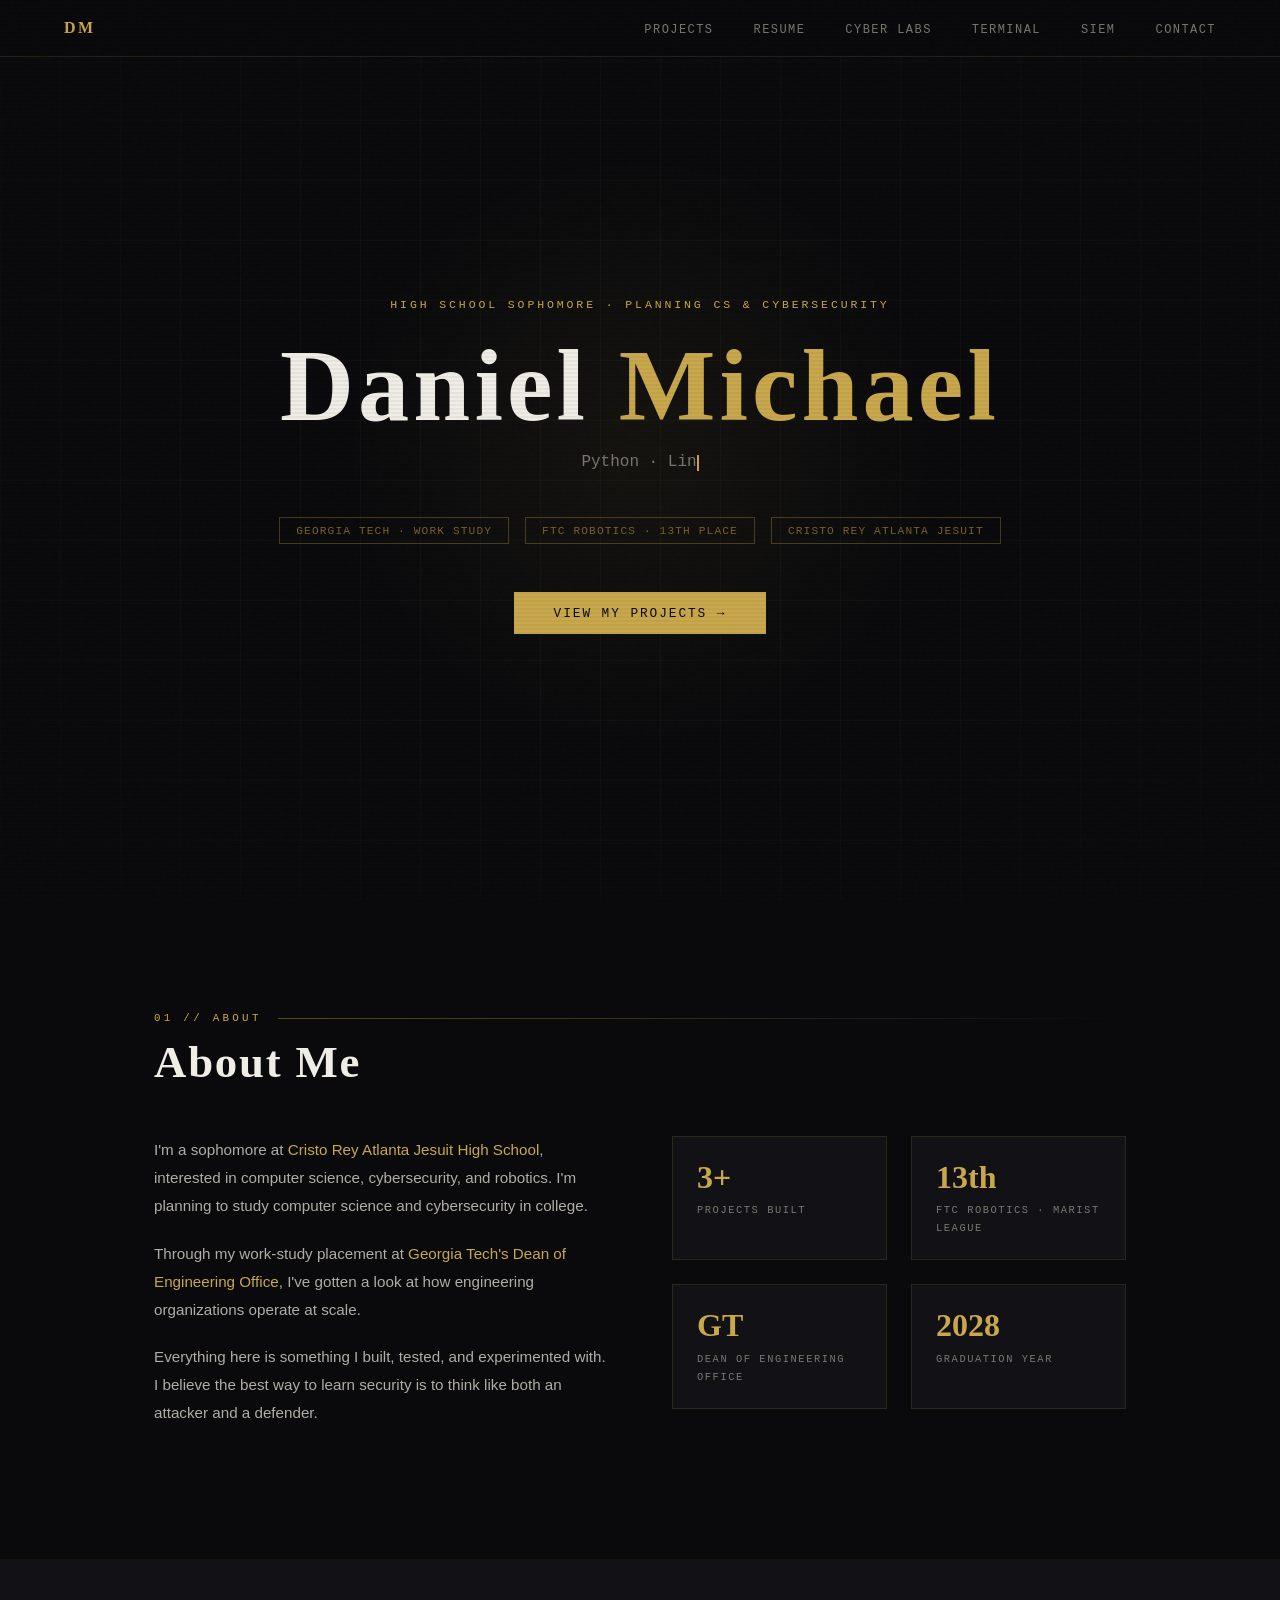
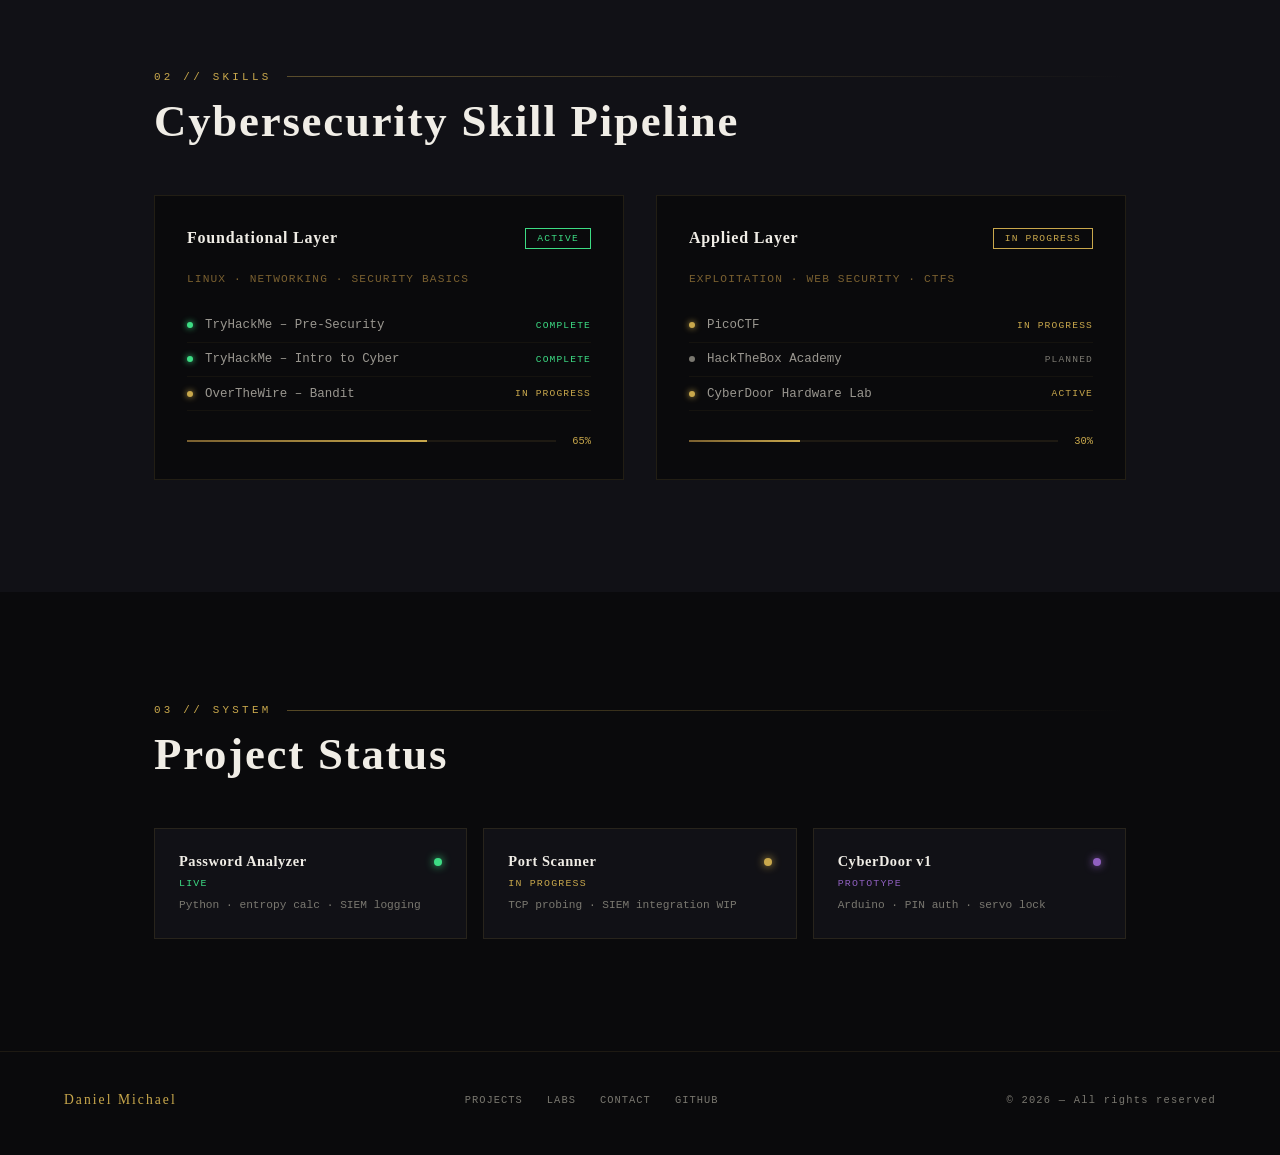
==== commit 4dc64f4c: "Add SIEM dashboard page with Chart.js visualizations Complete gold/obsidian-themed SIEM dashboard (s" ====
--- a/index.html
+++ b/index.html
@@ -95,6 +95,7 @@
       <li><a href="resume.html">Resume</a></li>
       <li><a href="labs.html">Cyber Labs</a></li>
       <li><a href="terminal.html">Terminal</a></li>
+      <li><a href="siem.html">SIEM</a></li>
       <li><a href="contact.html">Contact</a></li>
     </ul>
   </nav>
--- a/style.css
+++ b/style.css
@@ -0,0 +1,68 @@
+*, *::before, *::after { box-sizing: border-box; margin: 0; padding: 0; }
+:root {
+  --obsidian:    #0a0a0c;
+  --obsidian-2:  #111116;
+  --obsidian-3:  #1a1a22;
+  --gold:        #c9a84c;
+  --gold-light:  #e8c96a;
+  --gold-dim:    #7a6030;
+  --white:       #f0ede6;
+  --muted:       #7a7870;
+  --green:       #3ddc84;
+  --font-mono:   'Share Tech Mono', monospace;
+  --font-display:'Cinzel', serif;
+  --font-body:   'Raleway', sans-serif;
+}
+html { scroll-behavior: smooth; }
+body { background: var(--obsidian); color: var(--white); font-family: var(--font-body); font-weight: 300; overflow-x: hidden; }
+body::before { content:''; position:fixed; inset:0; background-image:url("data:image/svg+xml,%3Csvg viewBox='0 0 256 256' xmlns='http://www.w3.org/2000/svg'%3E%3Cfilter id='n'%3E%3CfeTurbulence type='fractalNoise' baseFrequency='0.9' numOctaves='4' stitchTiles='stitch'/%3E%3C/filter%3E%3Crect width='100%25' height='100%25' filter='url(%23n)' opacity='0.04'/%3E%3C/svg%3E"); pointer-events:none; z-index:9999; opacity:.4; }
+body::after { content:''; position:fixed; inset:0; background:repeating-linear-gradient(0deg,transparent,transparent 2px,rgba(0,0,0,0.04) 2px,rgba(0,0,0,0.04) 4px); pointer-events:none; z-index:9998; }
+
+nav { position:fixed; top:0; left:0; right:0; z-index:100; display:flex; align-items:center; justify-content:space-between; padding:1.2rem 4rem; background:rgba(10,10,12,.88); backdrop-filter:blur(12px); border-bottom:1px solid rgba(201,168,76,.15); }
+.nav-logo { font-family:var(--font-display); font-size:1rem; font-weight:600; letter-spacing:.15em; color:var(--gold); text-decoration:none; }
+.nav-links { display:flex; gap:2.5rem; list-style:none; }
+.nav-links a { font-family:var(--font-mono); font-size:.75rem; letter-spacing:.12em; color:var(--muted); text-decoration:none; text-transform:uppercase; transition:color .2s; position:relative; }
+.nav-links a::after { content:''; position:absolute; bottom:-4px; left:0; right:0; height:1px; background:var(--gold); transform:scaleX(0); transition:transform .2s; }
+.nav-links a:hover,.nav-links a.active { color:var(--gold); }
+.nav-links a:hover::after,.nav-links a.active::after { transform:scaleX(1); }
+
+.page-hero { padding:9rem 4rem 4rem; position:relative; overflow:hidden; border-bottom:1px solid rgba(201,168,76,.08); }
+.page-hero-grid { position:absolute; inset:0; background-image:linear-gradient(rgba(201,168,76,.03) 1px,transparent 1px),linear-gradient(90deg,rgba(201,168,76,.03) 1px,transparent 1px); background-size:60px 60px; mask-image:radial-gradient(ellipse 100% 100% at 0% 0%,black 30%,transparent 80%); }
+.page-hero-inner { position:relative; z-index:1; max-width:1100px; margin:0 auto; }
+.page-tag { font-family:var(--font-mono); font-size:.68rem; letter-spacing:.3em; color:var(--gold); text-transform:uppercase; margin-bottom:.75rem; opacity:0; animation:fadeUp .5s .1s forwards; }
+.page-title { font-family:var(--font-display); font-size:clamp(2.2rem,5vw,3.8rem); font-weight:700; letter-spacing:.04em; color:var(--white); line-height:1.1; margin-bottom:1rem; opacity:0; animation:fadeUp .5s .25s forwards; }
+.page-title span { color:var(--gold); }
+.page-desc { font-size:.95rem; line-height:1.8; color:var(--muted); max-width:600px; opacity:0; animation:fadeUp .5s .4s forwards; }
+
+.page-content { max-width:1100px; margin:0 auto; padding:5rem 4rem; }
+
+section { padding:7rem 4rem; max-width:1100px; margin:0 auto; }
+.section-label { font-family:var(--font-mono); font-size:.68rem; letter-spacing:.3em; color:var(--gold); text-transform:uppercase; margin-bottom:.75rem; display:flex; align-items:center; gap:1rem; }
+.section-label::after { content:''; flex:1; height:1px; background:linear-gradient(to right,rgba(201,168,76,.4),transparent); }
+.section-title { font-family:var(--font-display); font-size:clamp(1.8rem,4vw,2.8rem); font-weight:600; letter-spacing:.04em; color:var(--white); margin-bottom:3rem; }
+
+.badge { font-family:var(--font-mono); font-size:.6rem; letter-spacing:.12em; padding:.2rem .65rem; border:1px solid; text-transform:uppercase; display:inline-block; }
+.badge-live     { border-color:var(--green); color:var(--green); }
+.badge-active   { border-color:var(--gold);  color:var(--gold);  }
+.badge-partial  { border-color:#7a7030;      color:#a09040;      }
+.badge-planned  { border-color:var(--muted); color:var(--muted); }
+.badge-proto    { border-color:#6a4a7a;      color:#a080c0;      }
+.badge-complete { border-color:var(--green); color:var(--green); }
+
+footer { border-top:1px solid rgba(201,168,76,.1); padding:2.5rem 4rem; display:flex; align-items:center; justify-content:space-between; }
+.footer-name { font-family:var(--font-display); font-size:.85rem; color:var(--gold); letter-spacing:.15em; }
+.footer-copy { font-family:var(--font-mono); font-size:.65rem; color:var(--muted); letter-spacing:.12em; }
+.footer-links { display:flex; gap:1.5rem; }
+.footer-links a { font-family:var(--font-mono); font-size:.65rem; color:var(--muted); text-decoration:none; letter-spacing:.1em; text-transform:uppercase; transition:color .2s; }
+.footer-links a:hover { color:var(--gold); }
+
+@keyframes fadeUp { from{opacity:0;transform:translateY(20px)} to{opacity:1;transform:translateY(0)} }
+.reveal { opacity:0; transform:translateY(30px); transition:opacity .7s ease,transform .7s ease; }
+.reveal.visible { opacity:1; transform:translateY(0); }
+
+@media (max-width:768px) {
+  nav { padding:1rem 1.5rem; } .nav-links { gap:1.2rem; }
+  .page-hero { padding:7rem 1.5rem 3rem; } .page-content { padding:3rem 1.5rem; }
+  section { padding:5rem 1.5rem; }
+  footer { flex-direction:column; gap:1.5rem; text-align:center; }
+}
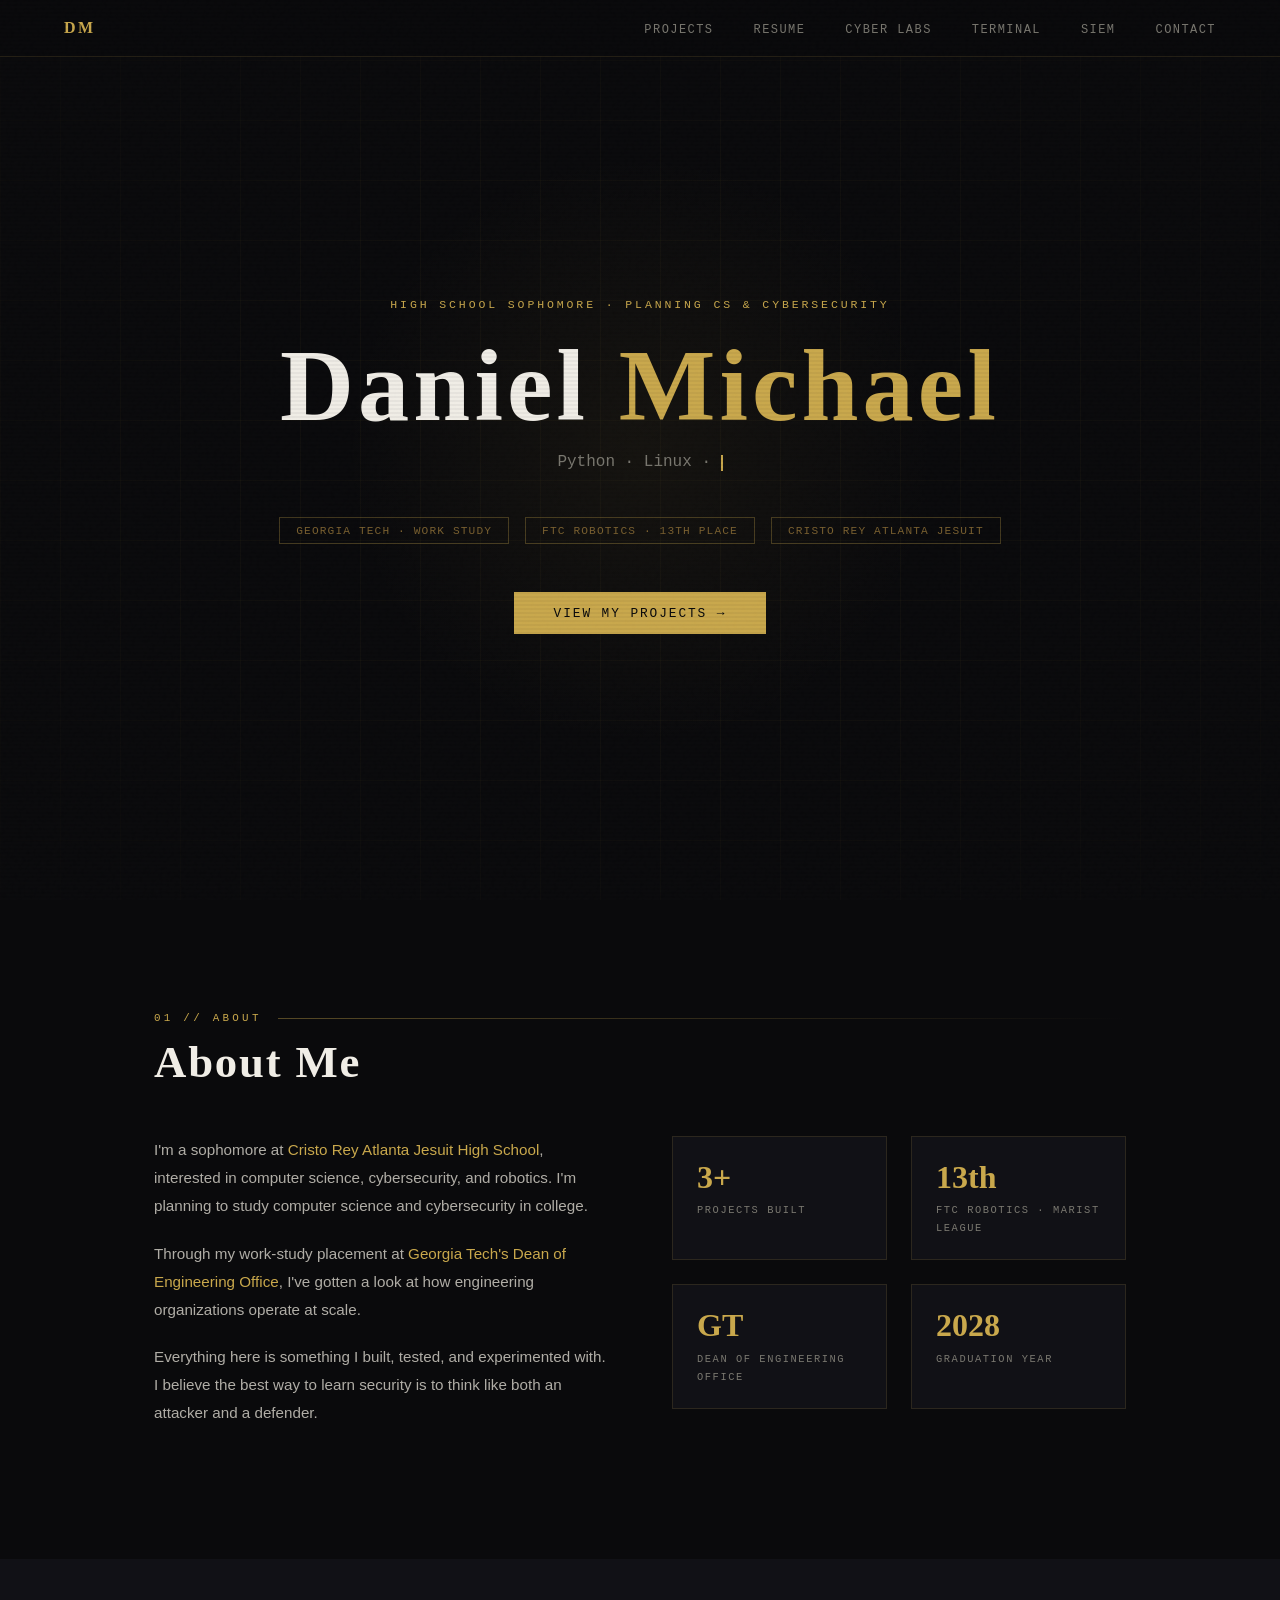
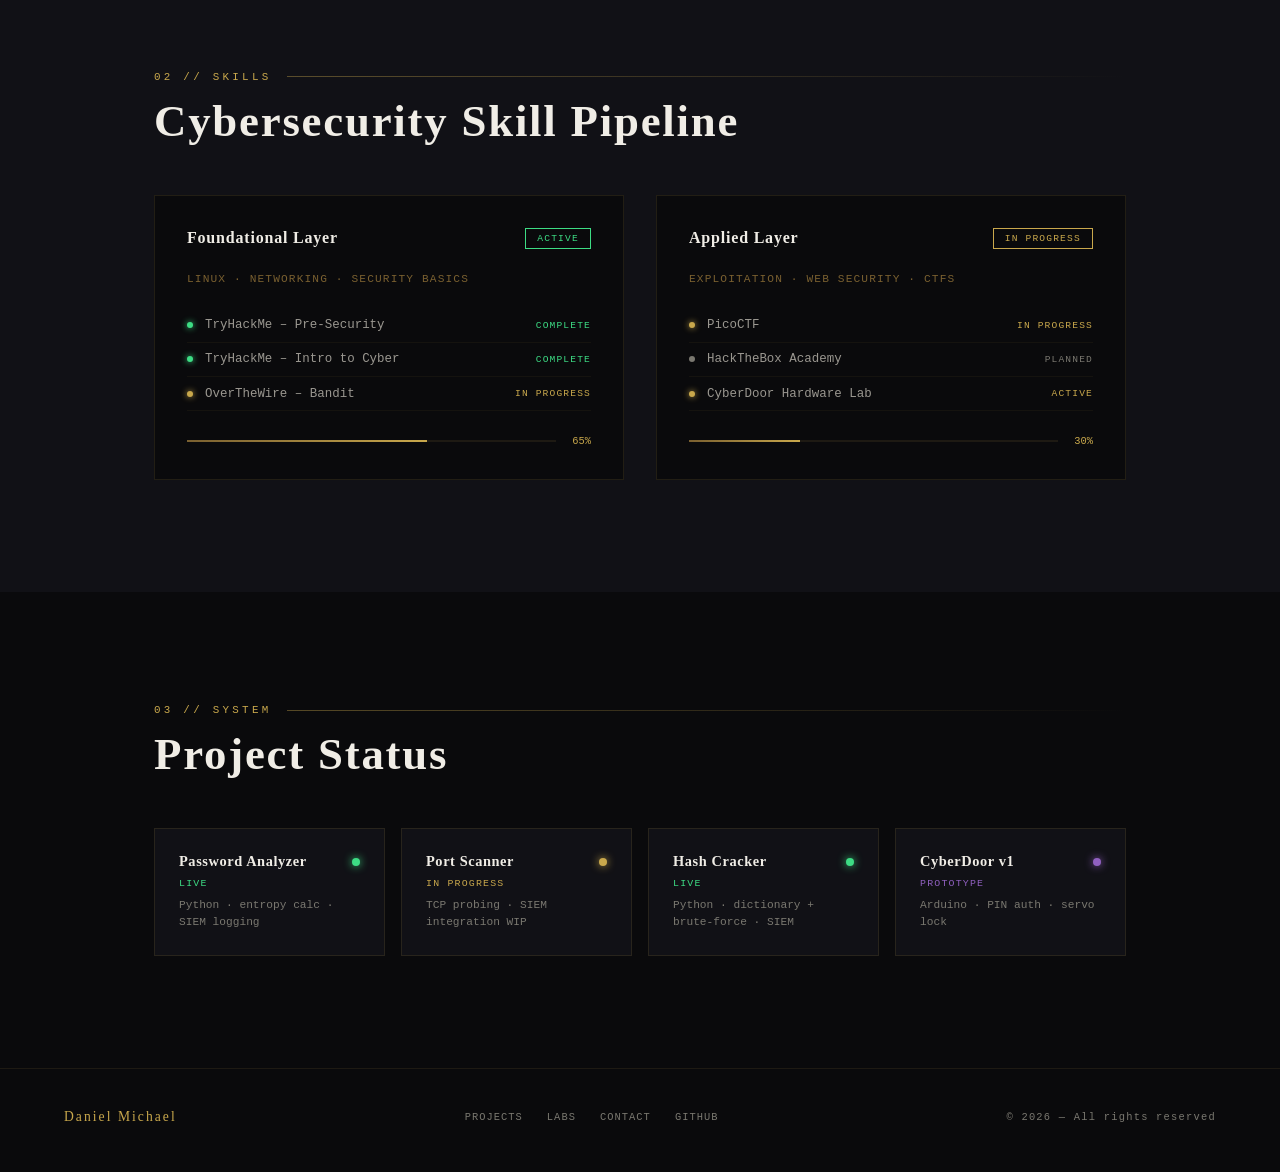
==== commit 46b3efeb: "Add Ethical Hash Cracker project to portfolio - projects.html: replace empty placeholder with full p" ====
--- a/index.html
+++ b/index.html
@@ -168,7 +168,7 @@
   <section class="reveal">
     <p class="section-label">03 // System</p>
     <h2 class="section-title">Project Status</h2>
-    <div class="status-grid">
+    <div class="status-grid" style="grid-template-columns:repeat(4,1fr);">
       <div class="status-card">
         <div class="sc-top"><span class="sc-name">Password Analyzer</span><span class="sc-dot scd-live"></span></div>
         <span class="sc-badge scb-live">Live</span>
@@ -178,6 +178,11 @@
         <div class="sc-top"><span class="sc-name">Port Scanner</span><span class="sc-dot scd-wip"></span></div>
         <span class="sc-badge scb-wip">In Progress</span>
         <p class="sc-desc">TCP probing · SIEM integration WIP</p>
+      </div>
+      <div class="status-card">
+        <div class="sc-top"><span class="sc-name">Hash Cracker</span><span class="sc-dot scd-live"></span></div>
+        <span class="sc-badge scb-live">Live</span>
+        <p class="sc-desc">Python · dictionary + brute-force · SIEM</p>
       </div>
       <div class="status-card">
         <div class="sc-top"><span class="sc-name">CyberDoor v1</span><span class="sc-dot scd-proto"></span></div>
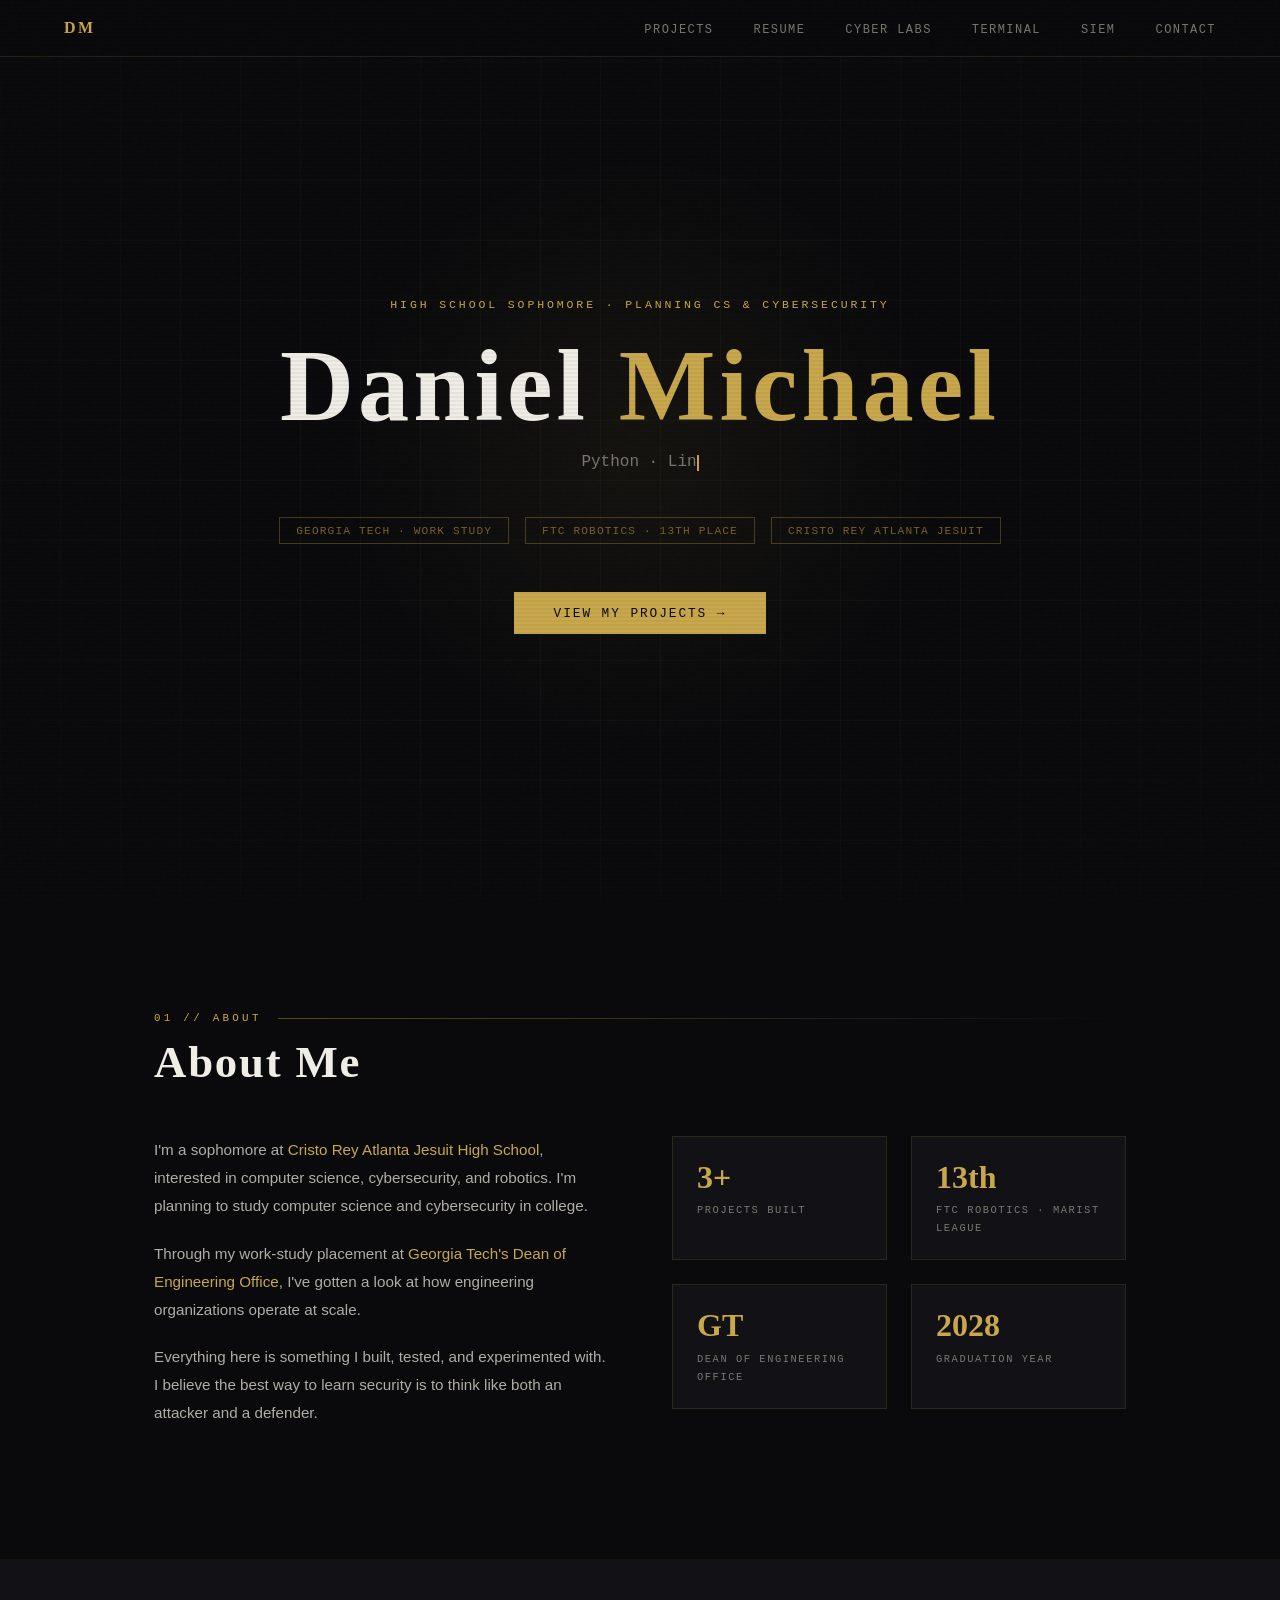
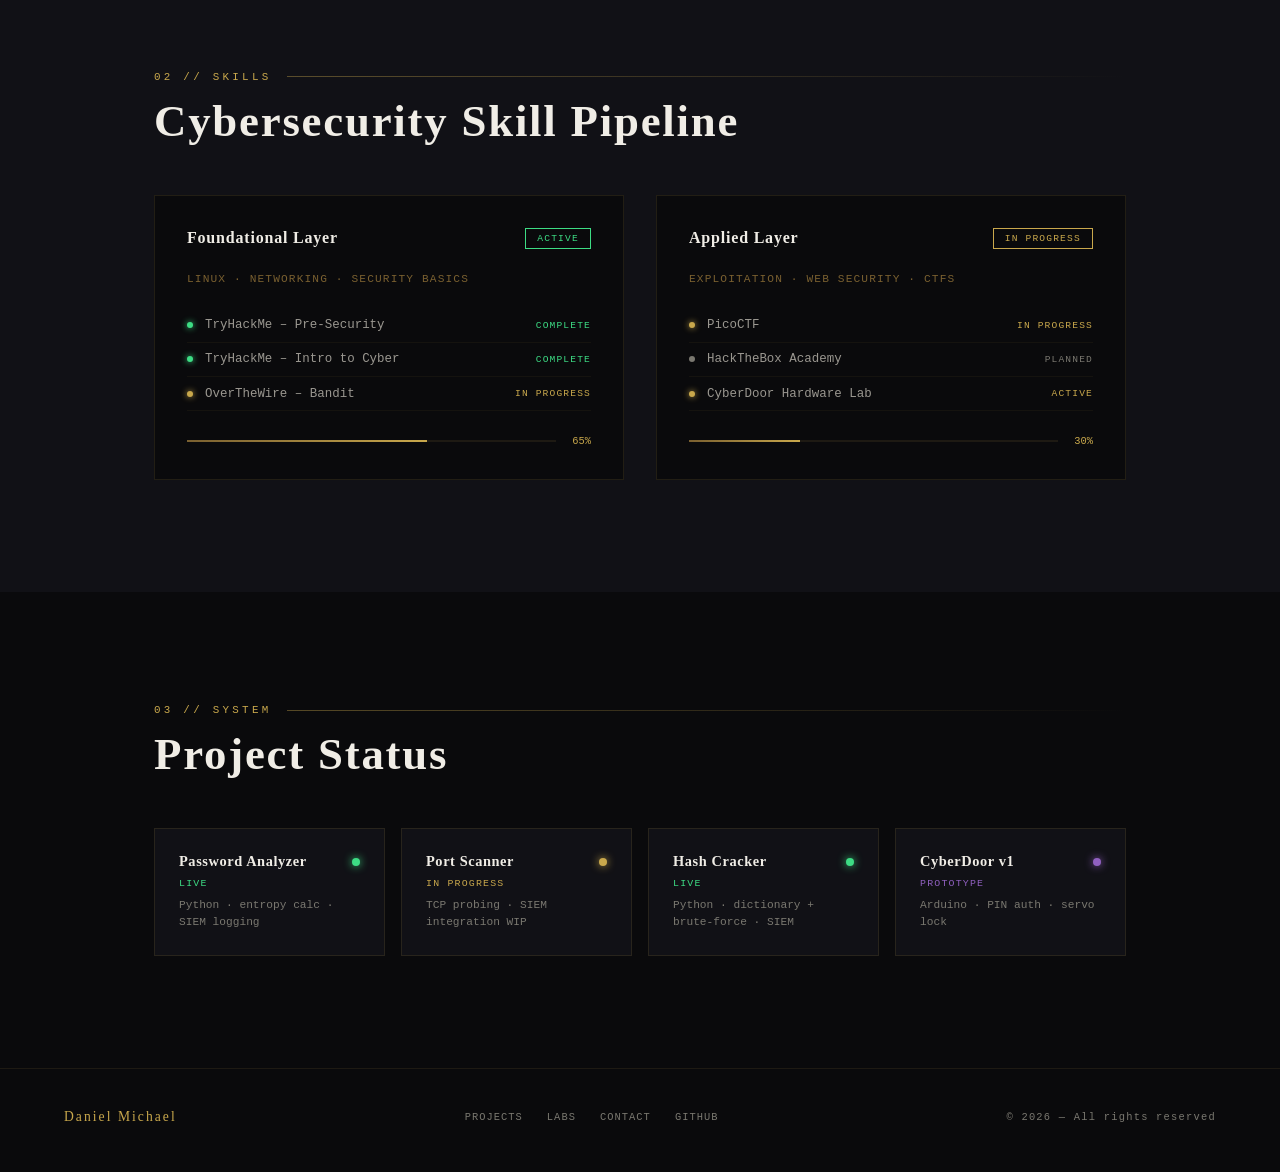
==== commit faf42488: "Make portfolio fully responsive for mobile devices - Add hamburger menu to all pages (6-link nav was" ====
--- a/index.html
+++ b/index.html
@@ -65,7 +65,7 @@
     .prog-pct { font-family:var(--font-mono); font-size:.65rem; color:var(--gold); white-space:nowrap; }
 
     /* System status */
-    .status-grid { display:grid; grid-template-columns:repeat(3,1fr); gap:1rem; }
+    .status-grid { display:grid; grid-template-columns:repeat(4,1fr); gap:1rem; }
     .status-card { border:1px solid rgba(201,168,76,.12); background:var(--obsidian-2); padding:1.5rem; transition:border-color .3s; }
     .status-card:hover { border-color:rgba(201,168,76,.3); }
     .sc-top { display:flex; align-items:center; justify-content:space-between; margin-bottom:.5rem; }
@@ -78,11 +78,19 @@
     .scb-live  { color:var(--green); } .scb-wip { color:var(--gold); } .scb-proto { color:#9060c0; }
     .sc-desc { font-family:var(--font-mono); font-size:.7rem; color:var(--muted); line-height:1.5; }
 
+    .skills-inner { max-width:1100px; margin:0 auto; padding:0 4rem; }
     @media (max-width:768px) {
       .hero { padding:5rem 1.5rem 4rem; }
       .about-grid { grid-template-columns:1fr; gap:2.5rem; }
       .pipeline { grid-template-columns:1fr; }
+      .status-grid { grid-template-columns:1fr 1fr; }
+      .skills-inner { padding:0 1.5rem; }
+    }
+    @media (max-width:480px) {
+      .hero { padding:4.5rem 1rem 3rem; }
       .status-grid { grid-template-columns:1fr; }
+      .hero-badges { gap:.6rem; }
+      .hero-badge { font-size:.62rem; padding:.3rem .7rem; }
     }
   </style>
 </head>
@@ -90,6 +98,7 @@
 
   <nav>
     <a href="index.html" class="nav-logo">DM</a>
+    <button class="nav-toggle" aria-label="Toggle navigation" aria-expanded="false"><span></span><span></span><span></span></button>
     <ul class="nav-links">
       <li><a href="projects.html">Projects</a></li>
       <li><a href="resume.html">Resume</a></li>
@@ -135,7 +144,7 @@
   </section>
 
   <div class="skills-bg">
-    <div class="reveal" style="max-width:1100px;margin:0 auto;padding:0 4rem;">
+    <div class="reveal skills-inner">
       <p class="section-label">02 // Skills</p>
       <h2 class="section-title">Cybersecurity Skill Pipeline</h2>
       <div class="pipeline">
@@ -168,7 +177,7 @@
   <section class="reveal">
     <p class="section-label">03 // System</p>
     <h2 class="section-title">Project Status</h2>
-    <div class="status-grid" style="grid-template-columns:repeat(4,1fr);">
+    <div class="status-grid">
       <div class="status-card">
         <div class="sc-top"><span class="sc-name">Password Analyzer</span><span class="sc-dot scd-live"></span></div>
         <span class="sc-badge scb-live">Live</span>
@@ -215,5 +224,6 @@
     const obs=new IntersectionObserver(e=>e.forEach(x=>{if(x.isIntersecting)x.target.classList.add('visible');}),{threshold:.1});
     document.querySelectorAll('.reveal').forEach(el=>obs.observe(el));
   </script>
+  <script src="js/script.js"></script>
 </body>
 </html>
--- a/style.css
+++ b/style.css
@@ -1,68 +1,97 @@
-*, *::before, *::after { box-sizing: border-box; margin: 0; padding: 0; }
-:root {
-  --obsidian:    #0a0a0c;
-  --obsidian-2:  #111116;
-  --obsidian-3:  #1a1a22;
-  --gold:        #c9a84c;
-  --gold-light:  #e8c96a;
-  --gold-dim:    #7a6030;
-  --white:       #f0ede6;
-  --muted:       #7a7870;
-  --green:       #3ddc84;
-  --font-mono:   'Share Tech Mono', monospace;
-  --font-display:'Cinzel', serif;
-  --font-body:   'Raleway', sans-serif;
-}
-html { scroll-behavior: smooth; }
-body { background: var(--obsidian); color: var(--white); font-family: var(--font-body); font-weight: 300; overflow-x: hidden; }
-body::before { content:''; position:fixed; inset:0; background-image:url("data:image/svg+xml,%3Csvg viewBox='0 0 256 256' xmlns='http://www.w3.org/2000/svg'%3E%3Cfilter id='n'%3E%3CfeTurbulence type='fractalNoise' baseFrequency='0.9' numOctaves='4' stitchTiles='stitch'/%3E%3C/filter%3E%3Crect width='100%25' height='100%25' filter='url(%23n)' opacity='0.04'/%3E%3C/svg%3E"); pointer-events:none; z-index:9999; opacity:.4; }
-body::after { content:''; position:fixed; inset:0; background:repeating-linear-gradient(0deg,transparent,transparent 2px,rgba(0,0,0,0.04) 2px,rgba(0,0,0,0.04) 4px); pointer-events:none; z-index:9998; }
-
-nav { position:fixed; top:0; left:0; right:0; z-index:100; display:flex; align-items:center; justify-content:space-between; padding:1.2rem 4rem; background:rgba(10,10,12,.88); backdrop-filter:blur(12px); border-bottom:1px solid rgba(201,168,76,.15); }
-.nav-logo { font-family:var(--font-display); font-size:1rem; font-weight:600; letter-spacing:.15em; color:var(--gold); text-decoration:none; }
-.nav-links { display:flex; gap:2.5rem; list-style:none; }
-.nav-links a { font-family:var(--font-mono); font-size:.75rem; letter-spacing:.12em; color:var(--muted); text-decoration:none; text-transform:uppercase; transition:color .2s; position:relative; }
-.nav-links a::after { content:''; position:absolute; bottom:-4px; left:0; right:0; height:1px; background:var(--gold); transform:scaleX(0); transition:transform .2s; }
-.nav-links a:hover,.nav-links a.active { color:var(--gold); }
-.nav-links a:hover::after,.nav-links a.active::after { transform:scaleX(1); }
-
-.page-hero { padding:9rem 4rem 4rem; position:relative; overflow:hidden; border-bottom:1px solid rgba(201,168,76,.08); }
-.page-hero-grid { position:absolute; inset:0; background-image:linear-gradient(rgba(201,168,76,.03) 1px,transparent 1px),linear-gradient(90deg,rgba(201,168,76,.03) 1px,transparent 1px); background-size:60px 60px; mask-image:radial-gradient(ellipse 100% 100% at 0% 0%,black 30%,transparent 80%); }
-.page-hero-inner { position:relative; z-index:1; max-width:1100px; margin:0 auto; }
-.page-tag { font-family:var(--font-mono); font-size:.68rem; letter-spacing:.3em; color:var(--gold); text-transform:uppercase; margin-bottom:.75rem; opacity:0; animation:fadeUp .5s .1s forwards; }
-.page-title { font-family:var(--font-display); font-size:clamp(2.2rem,5vw,3.8rem); font-weight:700; letter-spacing:.04em; color:var(--white); line-height:1.1; margin-bottom:1rem; opacity:0; animation:fadeUp .5s .25s forwards; }
-.page-title span { color:var(--gold); }
-.page-desc { font-size:.95rem; line-height:1.8; color:var(--muted); max-width:600px; opacity:0; animation:fadeUp .5s .4s forwards; }
-
-.page-content { max-width:1100px; margin:0 auto; padding:5rem 4rem; }
-
-section { padding:7rem 4rem; max-width:1100px; margin:0 auto; }
-.section-label { font-family:var(--font-mono); font-size:.68rem; letter-spacing:.3em; color:var(--gold); text-transform:uppercase; margin-bottom:.75rem; display:flex; align-items:center; gap:1rem; }
-.section-label::after { content:''; flex:1; height:1px; background:linear-gradient(to right,rgba(201,168,76,.4),transparent); }
-.section-title { font-family:var(--font-display); font-size:clamp(1.8rem,4vw,2.8rem); font-weight:600; letter-spacing:.04em; color:var(--white); margin-bottom:3rem; }
-
-.badge { font-family:var(--font-mono); font-size:.6rem; letter-spacing:.12em; padding:.2rem .65rem; border:1px solid; text-transform:uppercase; display:inline-block; }
-.badge-live     { border-color:var(--green); color:var(--green); }
-.badge-active   { border-color:var(--gold);  color:var(--gold);  }
-.badge-partial  { border-color:#7a7030;      color:#a09040;      }
-.badge-planned  { border-color:var(--muted); color:var(--muted); }
-.badge-proto    { border-color:#6a4a7a;      color:#a080c0;      }
-.badge-complete { border-color:var(--green); color:var(--green); }
-
-footer { border-top:1px solid rgba(201,168,76,.1); padding:2.5rem 4rem; display:flex; align-items:center; justify-content:space-between; }
-.footer-name { font-family:var(--font-display); font-size:.85rem; color:var(--gold); letter-spacing:.15em; }
-.footer-copy { font-family:var(--font-mono); font-size:.65rem; color:var(--muted); letter-spacing:.12em; }
-.footer-links { display:flex; gap:1.5rem; }
-.footer-links a { font-family:var(--font-mono); font-size:.65rem; color:var(--muted); text-decoration:none; letter-spacing:.1em; text-transform:uppercase; transition:color .2s; }
-.footer-links a:hover { color:var(--gold); }
-
-@keyframes fadeUp { from{opacity:0;transform:translateY(20px)} to{opacity:1;transform:translateY(0)} }
-.reveal { opacity:0; transform:translateY(30px); transition:opacity .7s ease,transform .7s ease; }
-.reveal.visible { opacity:1; transform:translateY(0); }
-
-@media (max-width:768px) {
-  nav { padding:1rem 1.5rem; } .nav-links { gap:1.2rem; }
-  .page-hero { padding:7rem 1.5rem 3rem; } .page-content { padding:3rem 1.5rem; }
-  section { padding:5rem 1.5rem; }
-  footer { flex-direction:column; gap:1.5rem; text-align:center; }
-}
+*, *::before, *::after { box-sizing: border-box; margin: 0; padding: 0; }
+:root {
+  --obsidian:    #0a0a0c;
+  --obsidian-2:  #111116;
+  --obsidian-3:  #1a1a22;
+  --gold:        #c9a84c;
+  --gold-light:  #e8c96a;
+  --gold-dim:    #7a6030;
+  --white:       #f0ede6;
+  --muted:       #7a7870;
+  --green:       #3ddc84;
+  --font-mono:   'Share Tech Mono', monospace;
+  --font-display:'Cinzel', serif;
+  --font-body:   'Raleway', sans-serif;
+}
+html { scroll-behavior: smooth; }
+body { background: var(--obsidian); color: var(--white); font-family: var(--font-body); font-weight: 300; overflow-x: hidden; }
+body::before { content:''; position:fixed; inset:0; background-image:url("data:image/svg+xml,%3Csvg viewBox='0 0 256 256' xmlns='http://www.w3.org/2000/svg'%3E%3Cfilter id='n'%3E%3CfeTurbulence type='fractalNoise' baseFrequency='0.9' numOctaves='4' stitchTiles='stitch'/%3E%3C/filter%3E%3Crect width='100%25' height='100%25' filter='url(%23n)' opacity='0.04'/%3E%3C/svg%3E"); pointer-events:none; z-index:9999; opacity:.4; }
+body::after { content:''; position:fixed; inset:0; background:repeating-linear-gradient(0deg,transparent,transparent 2px,rgba(0,0,0,0.04) 2px,rgba(0,0,0,0.04) 4px); pointer-events:none; z-index:9998; }
+
+nav { position:fixed; top:0; left:0; right:0; z-index:100; display:flex; align-items:center; justify-content:space-between; padding:1.2rem 4rem; background:rgba(10,10,12,.88); backdrop-filter:blur(12px); border-bottom:1px solid rgba(201,168,76,.15); }
+.nav-logo { font-family:var(--font-display); font-size:1rem; font-weight:600; letter-spacing:.15em; color:var(--gold); text-decoration:none; }
+.nav-links { display:flex; gap:2.5rem; list-style:none; }
+.nav-links a { font-family:var(--font-mono); font-size:.75rem; letter-spacing:.12em; color:var(--muted); text-decoration:none; text-transform:uppercase; transition:color .2s; position:relative; }
+.nav-links a::after { content:''; position:absolute; bottom:-4px; left:0; right:0; height:1px; background:var(--gold); transform:scaleX(0); transition:transform .2s; }
+.nav-links a:hover,.nav-links a.active { color:var(--gold); }
+.nav-links a:hover::after,.nav-links a.active::after { transform:scaleX(1); }
+
+.page-hero { padding:9rem 4rem 4rem; position:relative; overflow:hidden; border-bottom:1px solid rgba(201,168,76,.08); }
+.page-hero-grid { position:absolute; inset:0; background-image:linear-gradient(rgba(201,168,76,.03) 1px,transparent 1px),linear-gradient(90deg,rgba(201,168,76,.03) 1px,transparent 1px); background-size:60px 60px; mask-image:radial-gradient(ellipse 100% 100% at 0% 0%,black 30%,transparent 80%); }
+.page-hero-inner { position:relative; z-index:1; max-width:1100px; margin:0 auto; }
+.page-tag { font-family:var(--font-mono); font-size:.68rem; letter-spacing:.3em; color:var(--gold); text-transform:uppercase; margin-bottom:.75rem; opacity:0; animation:fadeUp .5s .1s forwards; }
+.page-title { font-family:var(--font-display); font-size:clamp(2.2rem,5vw,3.8rem); font-weight:700; letter-spacing:.04em; color:var(--white); line-height:1.1; margin-bottom:1rem; opacity:0; animation:fadeUp .5s .25s forwards; }
+.page-title span { color:var(--gold); }
+.page-desc { font-size:.95rem; line-height:1.8; color:var(--muted); max-width:600px; opacity:0; animation:fadeUp .5s .4s forwards; }
+
+.page-content { max-width:1100px; margin:0 auto; padding:5rem 4rem; }
+
+section { padding:7rem 4rem; max-width:1100px; margin:0 auto; }
+.section-label { font-family:var(--font-mono); font-size:.68rem; letter-spacing:.3em; color:var(--gold); text-transform:uppercase; margin-bottom:.75rem; display:flex; align-items:center; gap:1rem; }
+.section-label::after { content:''; flex:1; height:1px; background:linear-gradient(to right,rgba(201,168,76,.4),transparent); }
+.section-title { font-family:var(--font-display); font-size:clamp(1.8rem,4vw,2.8rem); font-weight:600; letter-spacing:.04em; color:var(--white); margin-bottom:3rem; }
+
+.badge { font-family:var(--font-mono); font-size:.6rem; letter-spacing:.12em; padding:.2rem .65rem; border:1px solid; text-transform:uppercase; display:inline-block; }
+.badge-live     { border-color:var(--green); color:var(--green); }
+.badge-active   { border-color:var(--gold);  color:var(--gold);  }
+.badge-partial  { border-color:#7a7030;      color:#a09040;      }
+.badge-planned  { border-color:var(--muted); color:var(--muted); }
+.badge-proto    { border-color:#6a4a7a;      color:#a080c0;      }
+.badge-complete { border-color:var(--green); color:var(--green); }
+
+footer { border-top:1px solid rgba(201,168,76,.1); padding:2.5rem 4rem; display:flex; align-items:center; justify-content:space-between; }
+.footer-name { font-family:var(--font-display); font-size:.85rem; color:var(--gold); letter-spacing:.15em; }
+.footer-copy { font-family:var(--font-mono); font-size:.65rem; color:var(--muted); letter-spacing:.12em; }
+.footer-links { display:flex; gap:1.5rem; }
+.footer-links a { font-family:var(--font-mono); font-size:.65rem; color:var(--muted); text-decoration:none; letter-spacing:.1em; text-transform:uppercase; transition:color .2s; }
+.footer-links a:hover { color:var(--gold); }
+
+@keyframes fadeUp { from{opacity:0;transform:translateY(20px)} to{opacity:1;transform:translateY(0)} }
+.reveal { opacity:0; transform:translateY(30px); transition:opacity .7s ease,transform .7s ease; }
+.reveal.visible { opacity:1; transform:translateY(0); }
+
+/* Hamburger button — hidden on desktop */
+.nav-toggle { display:none; flex-direction:column; justify-content:center; gap:5px; background:none; border:none; cursor:pointer; padding:4px; z-index:101; flex-shrink:0; }
+.nav-toggle span { display:block; width:22px; height:2px; background:var(--gold); transition:transform .3s,opacity .3s; }
+
+@media (max-width:768px) {
+  nav { padding:1rem 1.5rem; }
+  .nav-toggle { display:flex; }
+  .nav-links {
+    display:none; position:fixed; top:56px; left:0; right:0;
+    flex-direction:column; gap:0; list-style:none;
+    background:rgba(10,10,12,.97); backdrop-filter:blur(12px);
+    border-bottom:1px solid rgba(201,168,76,.15); z-index:99; padding:.5rem 0;
+  }
+  .nav-links.open { display:flex; }
+  .nav-links li { border-bottom:1px solid rgba(201,168,76,.05); }
+  .nav-links li:last-child { border-bottom:none; }
+  .nav-links a { display:block; padding:.9rem 1.5rem; font-size:.8rem; letter-spacing:.1em; }
+  .nav-links a::after { display:none; }
+  .nav-toggle.open span:nth-child(1) { transform:translateY(7px) rotate(45deg); }
+  .nav-toggle.open span:nth-child(2) { opacity:0; }
+  .nav-toggle.open span:nth-child(3) { transform:translateY(-7px) rotate(-45deg); }
+  .page-hero { padding:7rem 1.5rem 3rem; }
+  .page-content { padding:3rem 1.5rem; }
+  section { padding:4rem 1.5rem; }
+  footer { flex-direction:column; gap:1.5rem; text-align:center; padding:2rem 1.5rem; }
+  .footer-links { flex-wrap:wrap; justify-content:center; }
+}
+
+@media (max-width:480px) {
+  .page-title { font-size:clamp(1.8rem,7vw,2.8rem); }
+  .page-hero { padding:6rem 1rem 2.5rem; }
+  .page-content { padding:2rem 1rem; }
+  section { padding:3rem 1rem; }
+  .section-title { margin-bottom:1.5rem; }
+}
